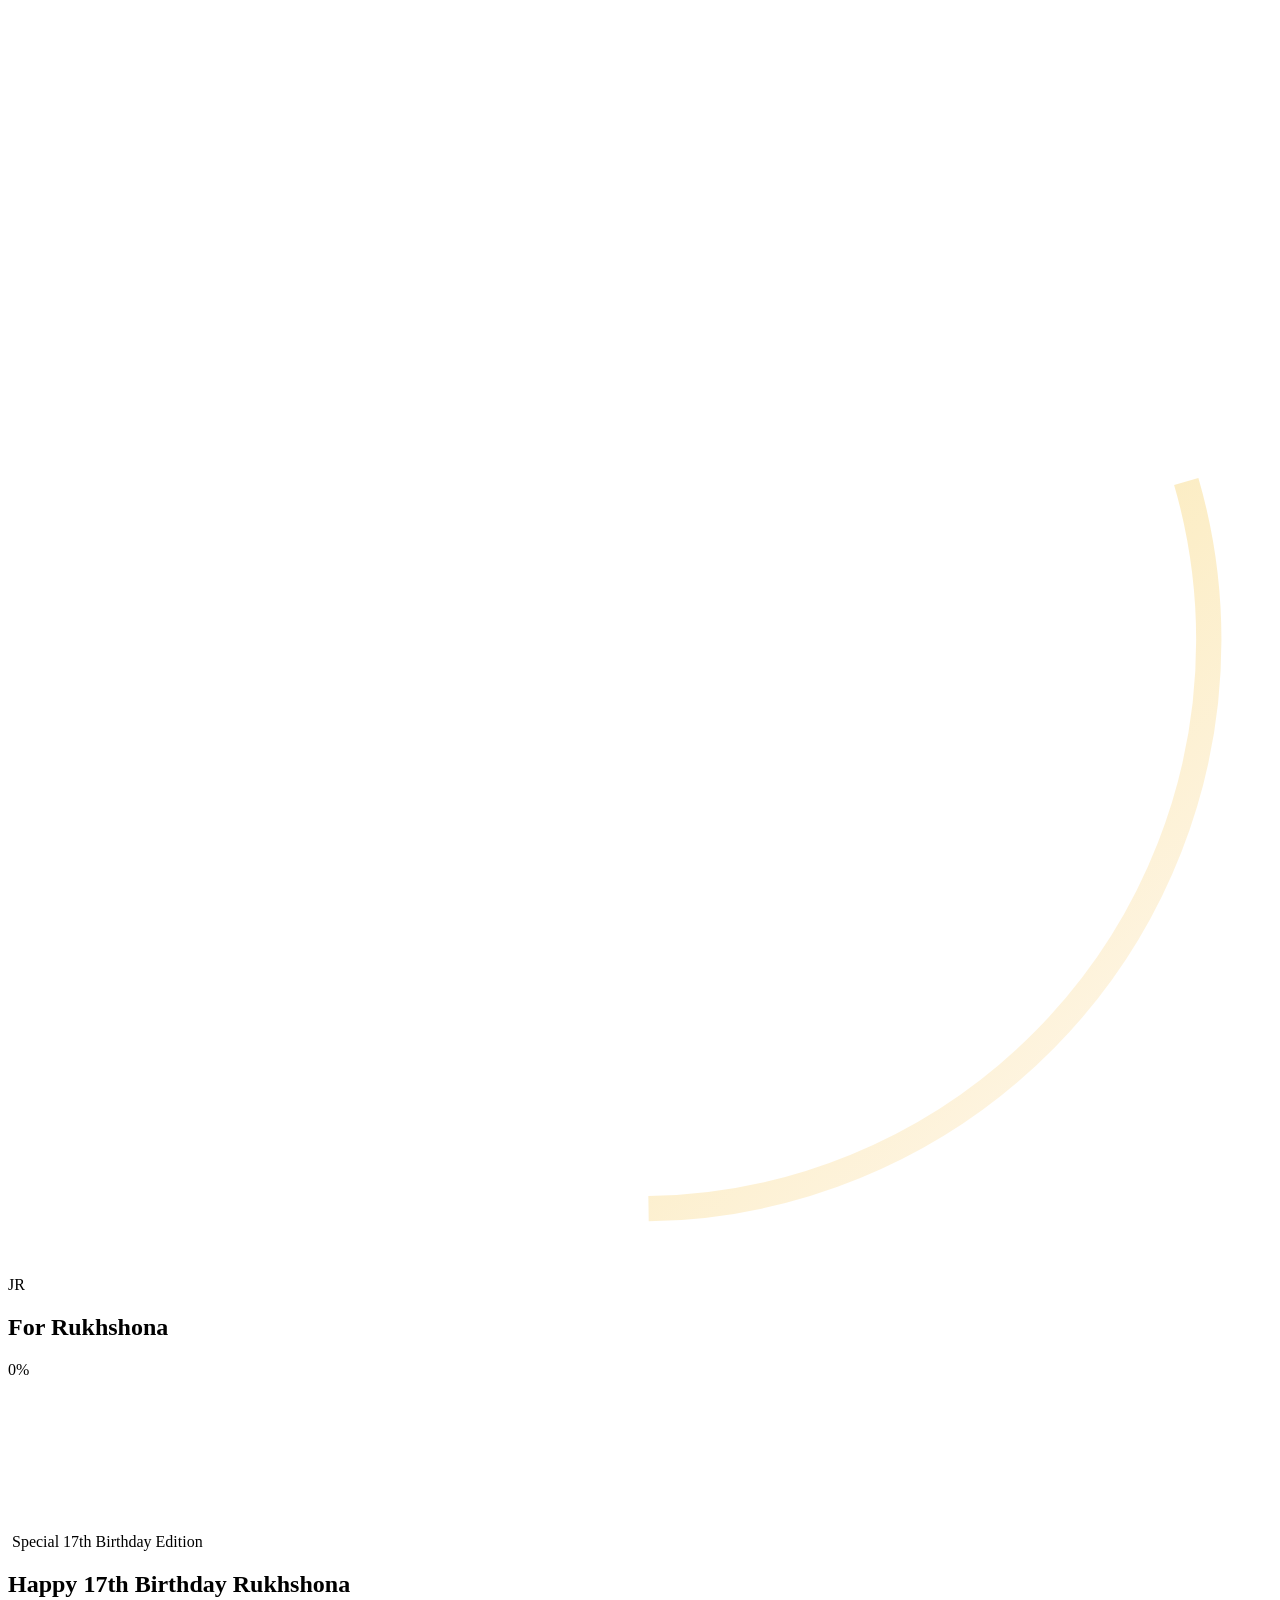
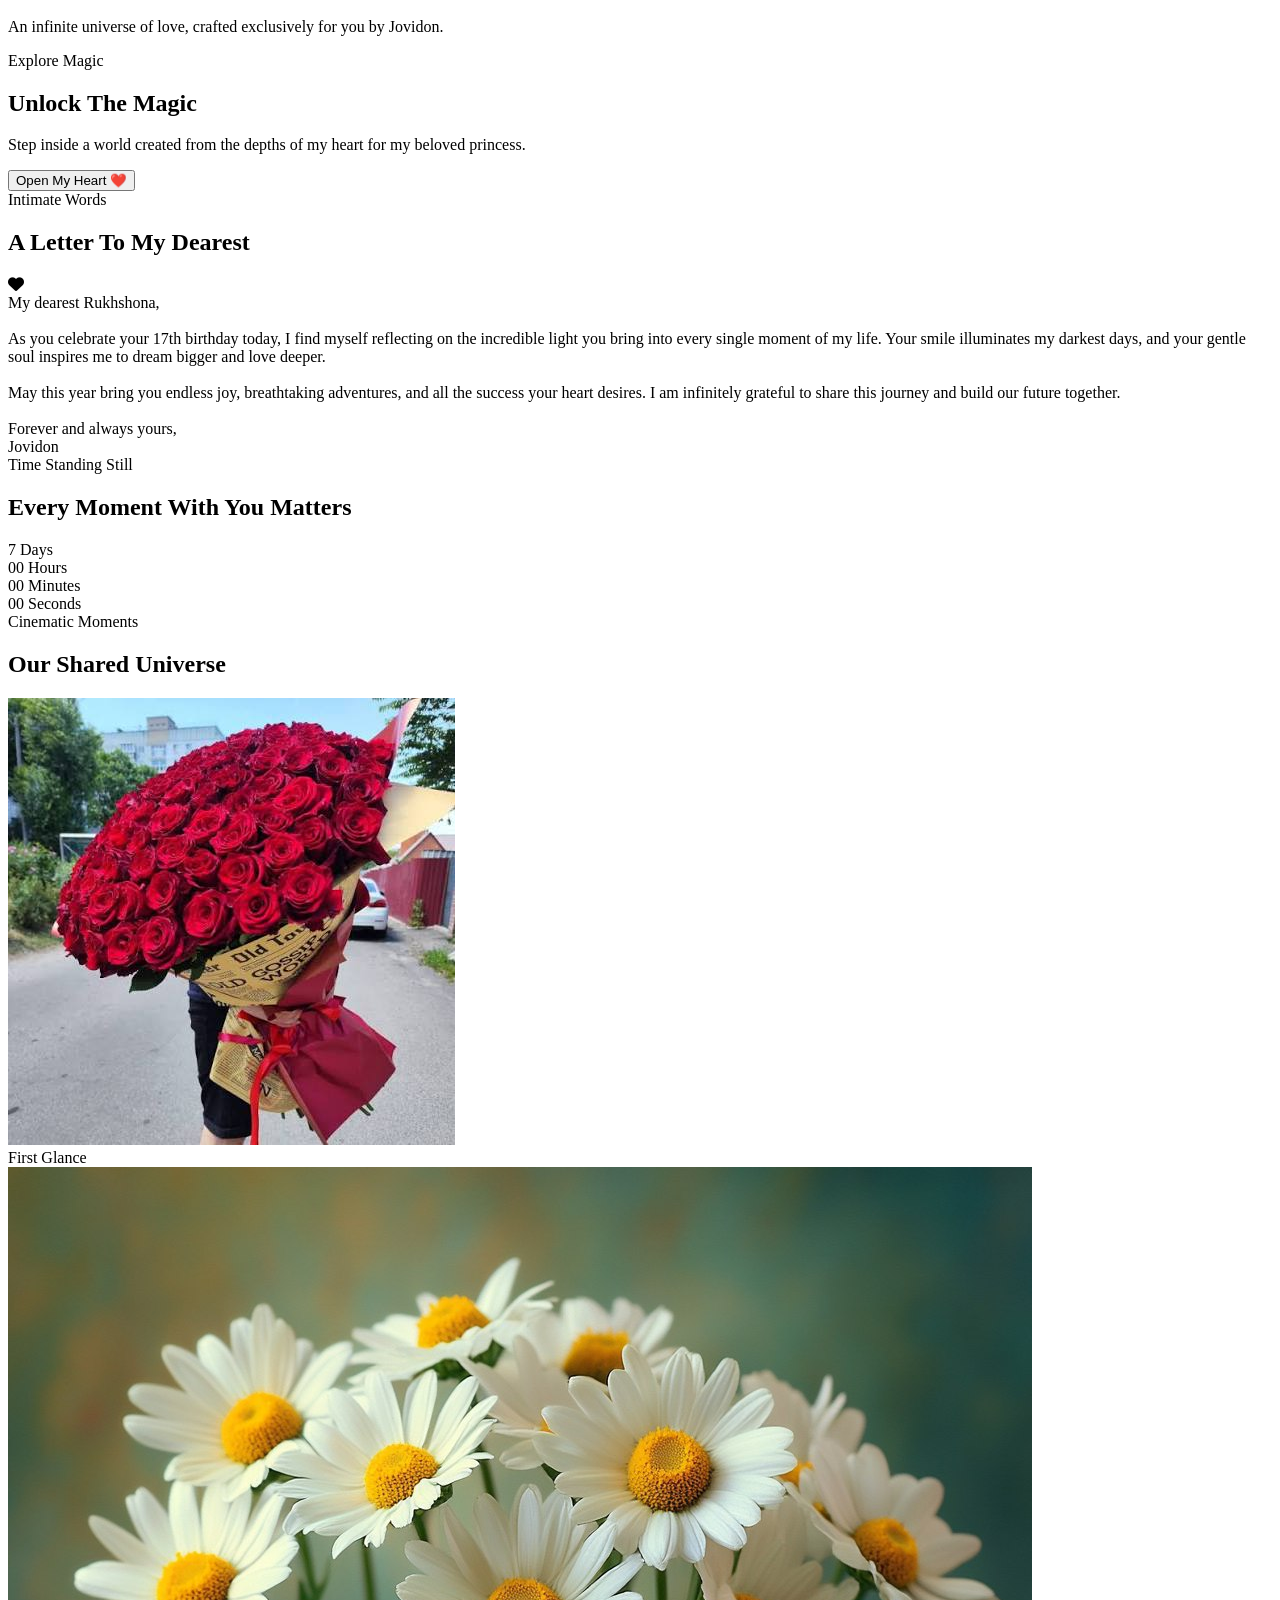
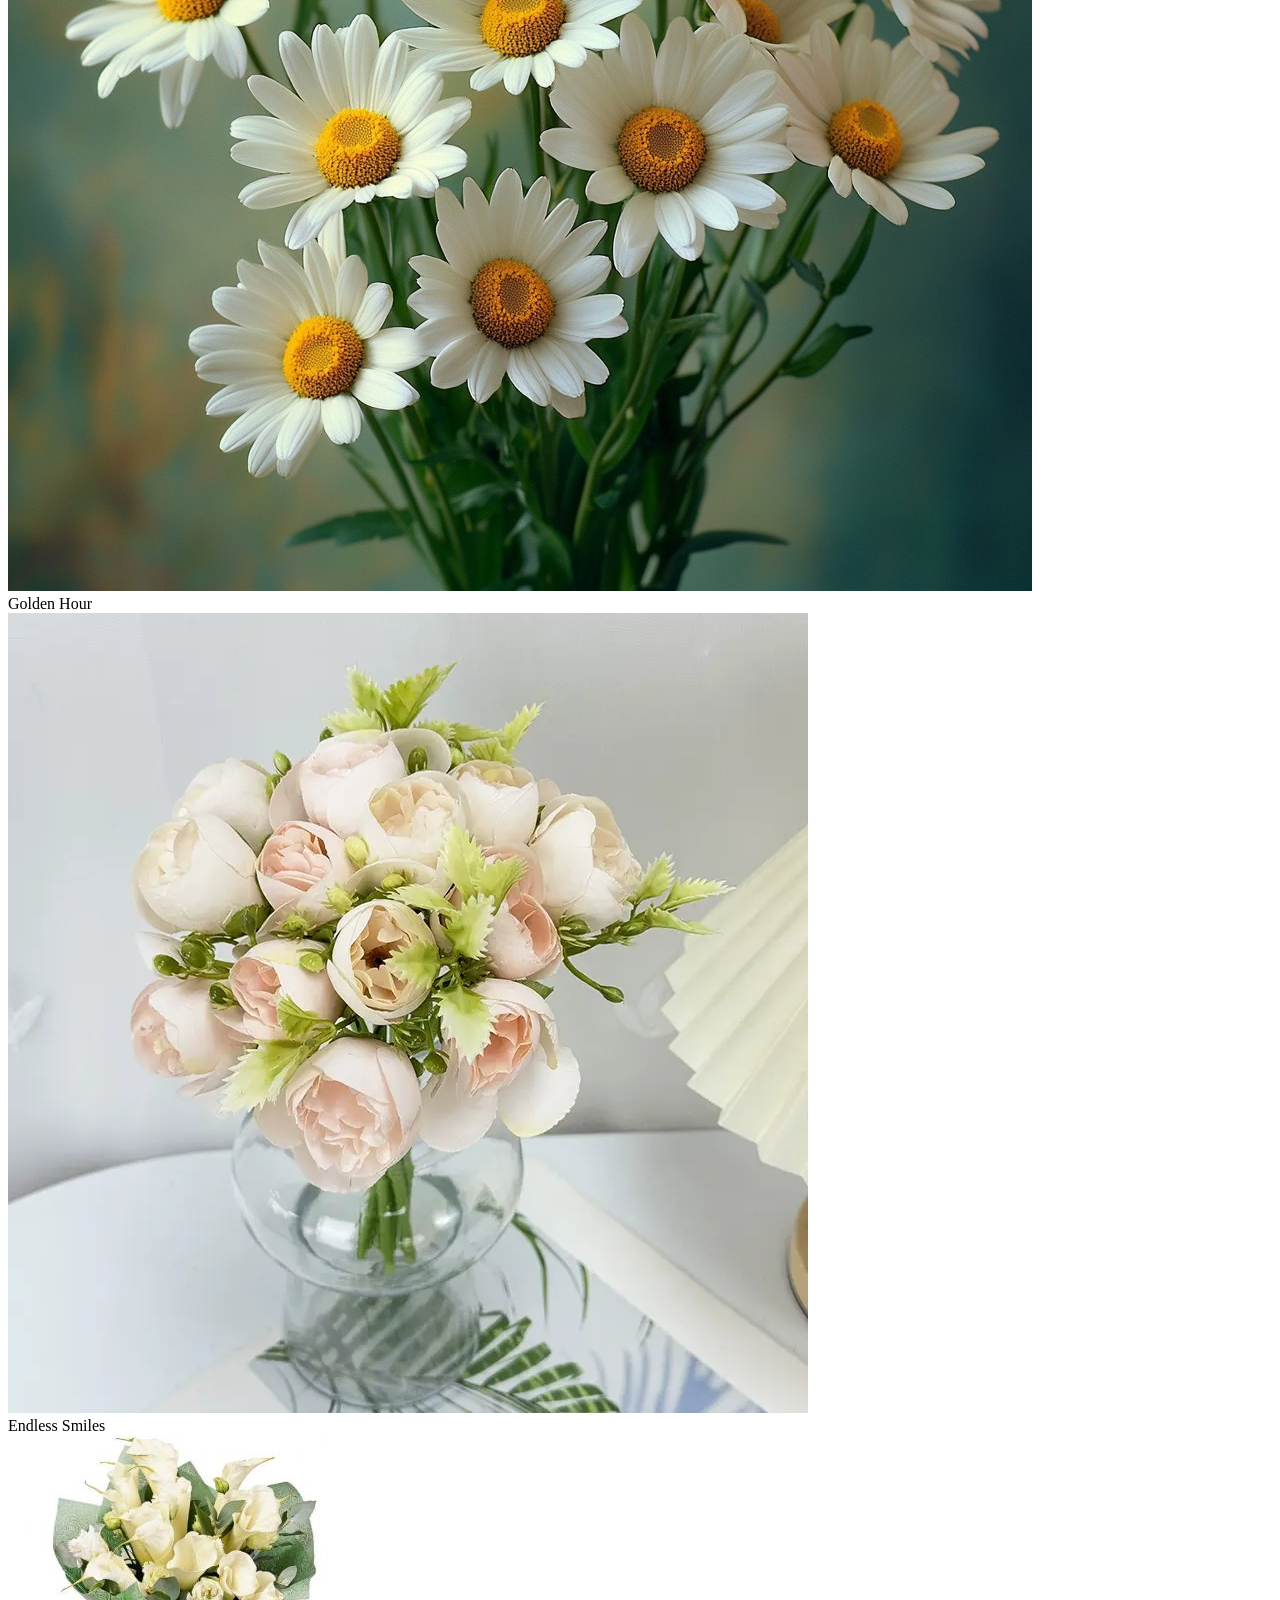
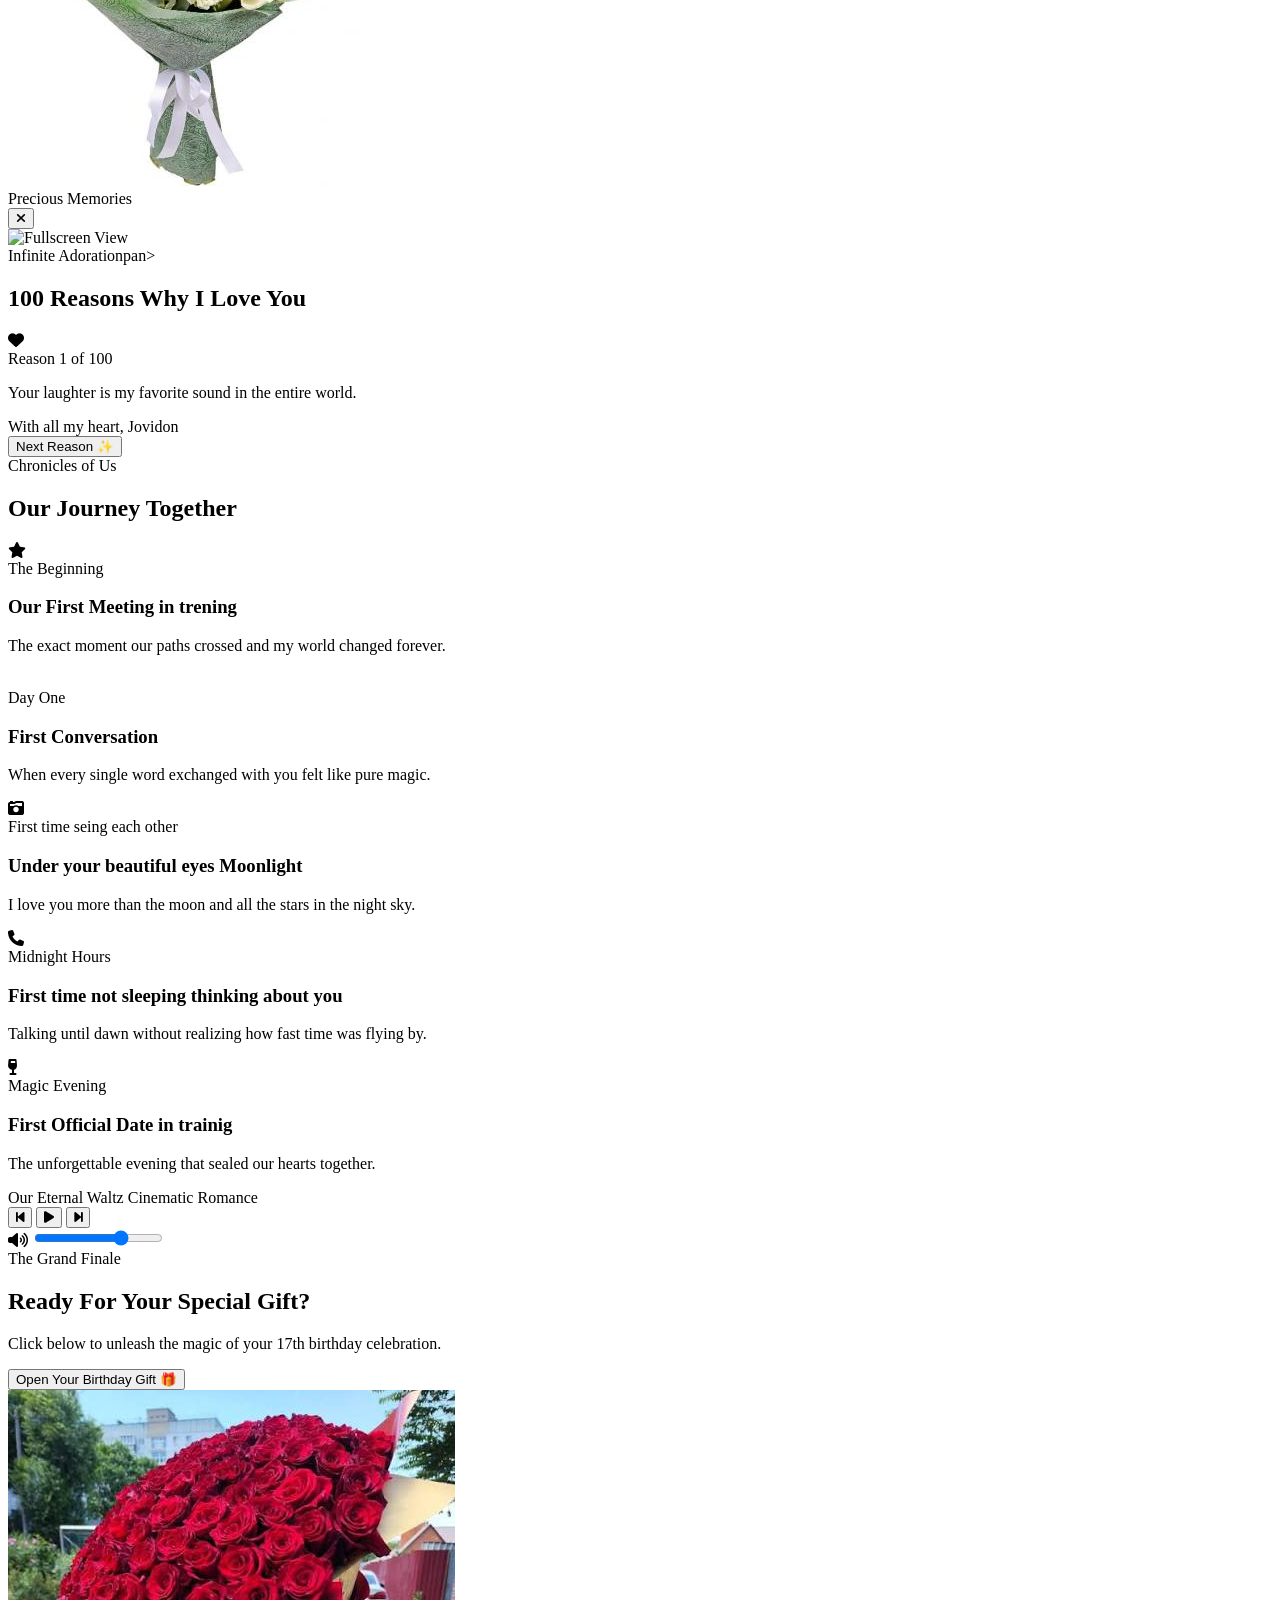
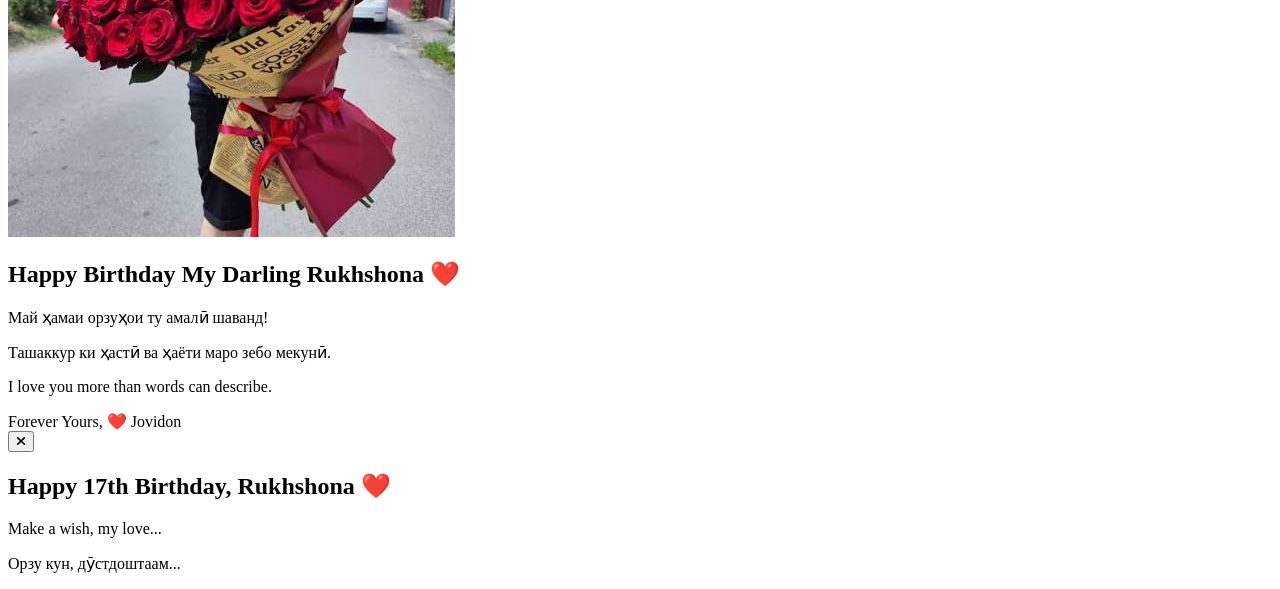
==== index.html @ 3dfbc317 "Rename assets/index.html to index.html" ====
<!DOCTYPE html>
<html lang="tg" class="no-js">
<head>
    <meta charset="UTF-8">
    <meta name="viewport" content="width=device-width, initial-scale=1.0, maximum-scale=1.0, user-scalable=no">
    <title>Happy 17th Birthday, Rukhshona ❤️ | A Cinematic Luxury Experience</title>
    
    <meta name="description" content="A cinematic luxury birthday experience crafted exclusively for Rukhshona by Jovidon.">
    <meta name="author" content="Jovidon Kulobiev">
    
    <link rel="preconnect" href="https://fonts.googleapis.com">
    <link rel="preconnect" href="https://fonts.gstatic.com" crossorigin>
    <link href="https://fonts.googleapis.com/css2?family=Great+Vibes&family=Playfair+Display:ital,wght@0,400..900;1,400..900&family=Plus+Jakarta+Sans:wght@300;400;500;600;700&display=swap" rel="stylesheet">
    
    <link rel="stylesheet" href="https://cdn.jsdelivr.net/npm/lenis@1.1.18/dist/lenis.css">
    <link rel="stylesheet" href="https://cdnjs.cloudflare.com/ajax/libs/font-awesome/6.5.1/css/all.min.css">
    <link rel="stylesheet" href="style.css">
</head>
<body>

    <!-- LOADER -->
    <div id="loader-screen" aria-label="Loading Experience">
        <div class="loader-content">
            <div class="loader-logo">
                <svg viewBox="0 0 100 100" class="rotating-ring">
                    <circle cx="50" cy="50" r="45" fill="none" stroke="url(#goldGradient)" stroke-width="2" stroke-dasharray="70 200"/>
                    <defs>
                        <linearGradient id="goldGradient" x1="0%" y1="0%" x2="100%" y2="100%">
                            <stop offset="0%" stop-color="#F5D76E" />
                            <stop offset="100%" stop-color="#FFF8F0" />
                        </linearGradient>
                    </defs>
                </svg>
                <span class="loader-initials">JR</span>
            </div>
            <h2 class="loader-title">For Rukhshona</h2>
            <div class="loader-progress-container">
                <div id="loader-progress-bar"></div>
            </div>
            <span id="loader-percentage">0%</span>
        </div>
    </div>

    <div class="cursor-glow" id="cursorGlow"></div>
    <div class="mouse-trail-container" id="mouseTrail"></div>

    <canvas id="universe-canvas"></canvas>
    <canvas id="flowers-canvas"></canvas>

    <div id="smooth-wrapper">
        <div id="smooth-content">

            <!-- HERO -->
            <section id="hero-section" class="cinematic-section">
                <div class="hero-overlay"></div>
                <div class="hero-content">
                    <div class="badge-tag glass-panel">
                        <i class="fa-solid fa-sparkles"></i> Special 17th Birthday Edition
                    </div>
                    <h1 class="hero-title">
                        <span class="word">Happy</span>
                        <span class="word">17th</span>
                        <span class="word">Birthday</span>
                        <span class="word highlight-name">Rukhshona</span>
                    </h1>
                    <p class="hero-subtitle">An infinite universe of love, crafted exclusively for you by Jovidon.</p>
                </div>
                <div class="scroll-indicator">
                    <span>Explore Magic</span>
                    <div class="mouse-icon"><div class="wheel"></div></div>
                </div>
            </section>

            <!-- OPEN HEART -->
            <section id="heart-section" class="cinematic-section flex-center">
                <div class="glass-card heart-glass-card text-center">
                    <h2>Unlock The Magic</h2>
                    <p>Step inside a world created from the depths of my heart for my beloved princess.</p>
                    <button id="open-heart-btn" class="magnetic-btn primary-glow-btn">
                        <span class="btn-text">Open My Heart ❤️</span>
                    </button>
                </div>
            </section>

            <!-- LOVE LETTER -->
            <section id="letter-section" class="cinematic-section">
                <div class="container">
                    <div class="section-header">
                        <span class="sub-heading">Intimate Words</span>
                        <h2>A Letter To My Dearest</h2>
                    </div>
                    <div class="letter-wrapper glass-panel">
                        <div class="letter-seal"><i class="fa-solid fa-heart"></i></div>
                        <div class="letter-paper">
                            <div class="handwriting-content" id="typed-letter">
                                My dearest Rukhshona, <br><br>
                                As you celebrate your 17th birthday today, I find myself reflecting on the incredible light you bring into every single moment of my life. Your smile illuminates my darkest days, and your gentle soul inspires me to dream bigger and love deeper.<br><br>
                                May this year bring you endless joy, breathtaking adventures, and all the success your heart desires. I am infinitely grateful to share this journey and build our future together.<br><br>
                                Forever and always yours,<br>
                                <span class="signature">Jovidon</span>
                            </div>
                        </div>
                    </div>
                </div>
            </section>

            <!-- COUNTER -->
 <section id="counter-section" class="cinematic-section">
    <div class="container">
        <div class="section-header">
            <span class="sub-heading">Time Standing Still</span>
            <h2>Every Moment With You Matters</h2>
        </div>
        <div class="counter-grid">
            <div class="counter-card glass-panel">
                <span id="count-days" class="counter-number">7</span>
                <span class="counter-label">Days</span>
            </div>
            <div class="counter-card glass-panel">
                <span id="count-hours" class="counter-number">00</span>
                <span class="counter-label">Hours</span>
            </div>
            <div class="counter-card glass-panel">
                <span id="count-minutes" class="counter-number">00</span>
                <span class="counter-label">Minutes</span>
            </div>
            <div class="counter-card glass-panel">
                <span id="count-seconds" class="counter-number">00</span>
                <span class="counter-label">Seconds</span>
            </div>
        </div>
    </div>
</section>

            <!-- GALLERY -->
        <section id="gallery-section" class="cinematic-section">
    <div class="container">
        <div class="section-header">
            <span class="sub-heading">Cinematic Moments</span>
            <h2>Our Shared Universe</h2>
        </div>
        <div class="gallery-grid">
            <div class="gallery-item tilt-card glass-panel" data-img="../gallery/images.jfif">
                <div class="gallery-img-wrapper">
                    <img src="../gallery/images.jfif" alt="Rukhshona Moment 1" loading="lazy">
                </div>
                <div class="gallery-caption"><span>First Glance</span></div>
            </div>

            <div class="gallery-item tilt-card glass-panel" data-img="../gallery/roma.jpeg">
                <div class="gallery-img-wrapper">
                    <img src="../gallery/roma.jpeg" alt="Rukhshona Moment 2" loading="lazy">
                </div>
                <div class="gallery-caption"><span>Golden Hour</span></div>
            </div>

            <div class="gallery-item tilt-card glass-panel" data-img="../gallery/piona.webp">
                <div class="gallery-img-wrapper">
                    <img src="../gallery/piona.webp" alt="Rukhshona Moment 3" loading="lazy">
                </div>
                <div class="gallery-caption"><span>Endless Smiles</span></div>
            </div>

            <div class="gallery-item tilt-card glass-panel" data-img="../gallery/lilia.jpg">
                <div class="gallery-img-wrapper">
                    <img src="../gallery/lilia.jpg" alt="Best moment" loading="lazy">
                </div>
                <div class="gallery-caption"><span>Precious Memories</span></div>
            </div>
        </div>
    </div>
</section>

            <!-- LIGHTBOX -->
            <div id="lightbox" class="lightbox-overlay">
                <button class="lightbox-close"><i class="fa-solid fa-xmark"></i></button>
                <div class="lightbox-content">
                    <img id="lightbox-img" src="" alt="Fullscreen View">
                </div>
            </div>

<!-- 100 REASONS -->
<section id="reasons-section" class="cinematic-section">
    <div class="container text-center">
        <div class="section-header">
            <span class="sub-heading">Infinite Adorationpan>
            <h2>100 Reasons Why I Love You</h2>
        </div>

        <div class="love-letter-card glass-panel" id="reason-card">
            <div class="letter-top-decoration">
                <i class="fa-solid fa-heart"></i>
            </div>
            
            <div class="reason-number">Reason <span id="reason-counter">1</span> of 100</div>
            
            <div class="reason-content">
                <p id="reason-text" class="reason-text">Your laughter is my favorite sound in the entire world.</p>
            </div>

            <div class="letter-signature">
                <span>With all my heart,</span>
                <span class="sign-name">Jovidon</span>
            </div>
        </div>

        <button id="next-reason-btn" class="magnetic-btn secondary-btn">
            Next Reason ✨
        </button>
    </div>
</section>

            <!-- TIMELINE -->
            <section id="timeline-section" class="cinematic-section">
                <div class="container">
                    <div class="section-header">
                        <span class="sub-heading">Chronicles of Us</span>
                        <h2>Our Journey Together</h2>
                    </div>
                    <div class="timeline-wrapper">
                        <div class="timeline-line"></div>
                        <div class="timeline-item">
                            <div class="timeline-dot"><i class="fa-solid fa-star"></i></div>
                            <div class="timeline-content glass-panel">
                                <span class="timeline-date">The Beginning</span>
                                <h3>Our First Meeting in trening</h3>
                                <p>The exact moment our paths crossed and my world changed forever.</p>
                            </div>
                        </div>
                        <div class="timeline-item">
                            <div class="timeline-dot"><i class="fa-solid fa-comment-heart"></i></div>
                            <div class="timeline-content glass-panel">
                                <span class="timeline-date">Day One</span>
                                <h3>First Conversation </h3>
                                <p>When every single word exchanged with you felt like pure magic.</p>
                            </div>
                        </div>
                        <div class="timeline-item">
                            <div class="timeline-dot"><i class="fa-solid fa-camera-retro"></i></div>
                            <div class="timeline-content glass-panel">
                                <span class="timeline-date">First time seing each other</span>
                                <h3>Under your beautiful eyes Moonlight</h3>
                                <p>I love you more than the moon and all the stars in the night sky.</p>
                            </div>
                        </div>
                        <div class="timeline-item">
                            <div class="timeline-dot"><i class="fa-solid fa-phone"></i></div>
                            <div class="timeline-content glass-panel">
                                <span class="timeline-date">Midnight Hours</span>
                                <h3>First time not sleeping thinking about you</h3>
                                <p>Talking until dawn without realizing how fast time was flying by.</p>
                            </div>
                        </div>
                        <div class="timeline-item">
                            <div class="timeline-dot"><i class="fa-solid fa-wine-glass"></i></div>
                            <div class="timeline-content glass-panel">
                                <span class="timeline-date">Magic Evening</span>
                                <h3>First Official Date in trainig</h3>
                                <p>The unforgettable evening that sealed our hearts together.</p>
                            </div>
                        </div>
                    </div>
                </div>
            </section>

            <!-- MUSIC PLAYER -->
            <div id="floating-music-player" class="glass-panel">
                <div class="album-art">
                    <div class="vinyl-disc"></div>
                </div>
                <div class="track-info">
                    <span class="track-title" id="track-title">Our Eternal Waltz</span>
                    <span class="track-artist" id="track-artist">Cinematic Romance</span>
                </div>
                <div class="player-controls">
                    <button id="prev-track-btn" aria-label="Previous Track"><i class="fa-solid fa-backward-step"></i></button>
                    <button id="play-pause-btn" aria-label="Play/Pause"><i class="fa-solid fa-play" id="play-icon"></i></button>
                    <button id="next-track-btn" aria-label="Next Track"><i class="fa-solid fa-forward-step"></i></button>
                    <div class="volume-slider-wrapper">
                        <i class="fa-solid fa-volume-high"></i>
                        <input type="range" id="volume-slider" min="0" max="1" step="0.05" value="0.7">
                    </div>
                </div>
                <audio id="bg-audio" preload="auto"></audio>
            </div>

            <!-- SURPRISE BUTTON -->
            <section id="surprise-section" class="cinematic-section flex-center">
                <div class="glass-card surprise-glass-card text-center">
                    <span class="sub-heading">The Grand Finale</span>
                    <h2>Ready For Your Special Gift?</h2>
                    <p>Click below to unleash the magic of your 17th birthday celebration.</p>
                    <button id="surprise-btn" class="magnetic-btn gold-glow-btn">
                        <span>Open Your Birthday Gift 🎁</span>
                    </button>
                </div>
            </section>

            <!-- FINAL SCENE -->
            <section id="final-section" class="cinematic-section flex-center">
                <div class="container text-center">
                    <div class="final-frame-wrapper glass-panel tilt-card">
                        <div class="gold-frame-border">
                            <img src="/gallery/images.jfif" alt="Jovidon and Rukhshona" loading="lazy">
                        </div>
                    </div>
                    <div class="final-text-content">
                        <h2>Happy Birthday My Darling Rukhshona ❤️</h2>
                        <p class="final-wish">Май ҳамаи орзуҳои ту амалӣ шаванд!</p>
                        <p class="final-wish">Ташаккур ки ҳастӣ ва ҳаёти маро зебо мекунӣ.</p>
                        <p class="final-love-quote">I love you more than words can describe.</p>
                        <div class="signature-block">
                            <span>Forever Yours,</span>
                            <span class="signature-name">❤️ Jovidon</span>
                        </div>
                    </div>
                </div>
            </section>
        </div>
    </div>

    <!-- ========== 3D BIRTHDAY CAKE MODAL (THE BEST) ========== -->
    <div id="cake-modal" class="cake-modal">
        <div class="cake-modal-content">
            <button class="cake-close-btn" id="cake-close-btn"><i class="fa-solid fa-xmark"></i></button>
            
            <div class="cake-scene">
                <div class="cake-platform"></div>
                
                <!-- 3D Cake -->
                <div class="cake" id="birthday-cake">
                    <!-- Bottom Layer -->
                    <div class="cake-layer layer-bottom">
                        <div class="frosting"></div>
                        <div class="drip"></div>
                    </div>
                    <!-- Middle Layer -->
                    <div class="cake-layer layer-middle">
                        <div class="frosting"></div>
                        <div class="drip"></div>
                    </div>
                    <!-- Top Layer -->
                    <div class="cake-layer layer-top">
                        <div class="frosting"></div>
                        <div class="drip"></div>
                    </div>
                    
                    <!-- Candles -->
                    <div class="candles">
                        <div class="candle c1"><div class="flame"></div></div>
                        <div class="candle c2"><div class="flame"></div></div>
                        <div class="candle c3"><div class="flame"></div></div>
                        <div class="candle c4"><div class="flame"></div></div>
                        <div class="candle c5"><div class="flame"></div></div>
                        <div class="candle c6"><div class="flame"></div></div>
                        <div class="candle c7"><div class="flame"></div></div>
                    </div>
                    
                    <!-- Decorations -->
                    <div class="cherry ch1"></div>
                    <div class="cherry ch2"></div>
                    <div class="cherry ch3"></div>
                    <div class="gold-ribbon"></div>
                </div>
            </div>

            <div class="cake-text">
                <h2>Happy 17th Birthday, Rukhshona ❤️</h2>
                <p>Make a wish, my love...</p>
                <p class="wish-tg">Орзу кун, дӯстдоштаам...</p>
            </div>
        </div>
    </div>

    <!-- Libraries -->
    <script src="https://cdnjs.cloudflare.com/ajax/libs/gsap/3.12.5/gsap.min.js"></script>
    <script src="https://cdnjs.cloudflare.com/ajax/libs/gsap/3.12.5/ScrollTrigger.min.js"></script>
    <script src="https://cdnjs.cloudflare.com/ajax/libs/gsap/3.12.5/ScrollToPlugin.min.js"></script>
    <script src="https://unpkg.com/lenis@1.1.5/dist/lenis.min.js"></script>
    <script src="https://cdnjs.cloudflare.com/ajax/libs/three.js/r128/three.min.js"></script>
    <script src="https://cdn.jsdelivr.net/npm/canvas-confetti@1.9.3/dist/confetti.browser.min.js"></script>
    <script src="script.js"></script>
</body>
</html>
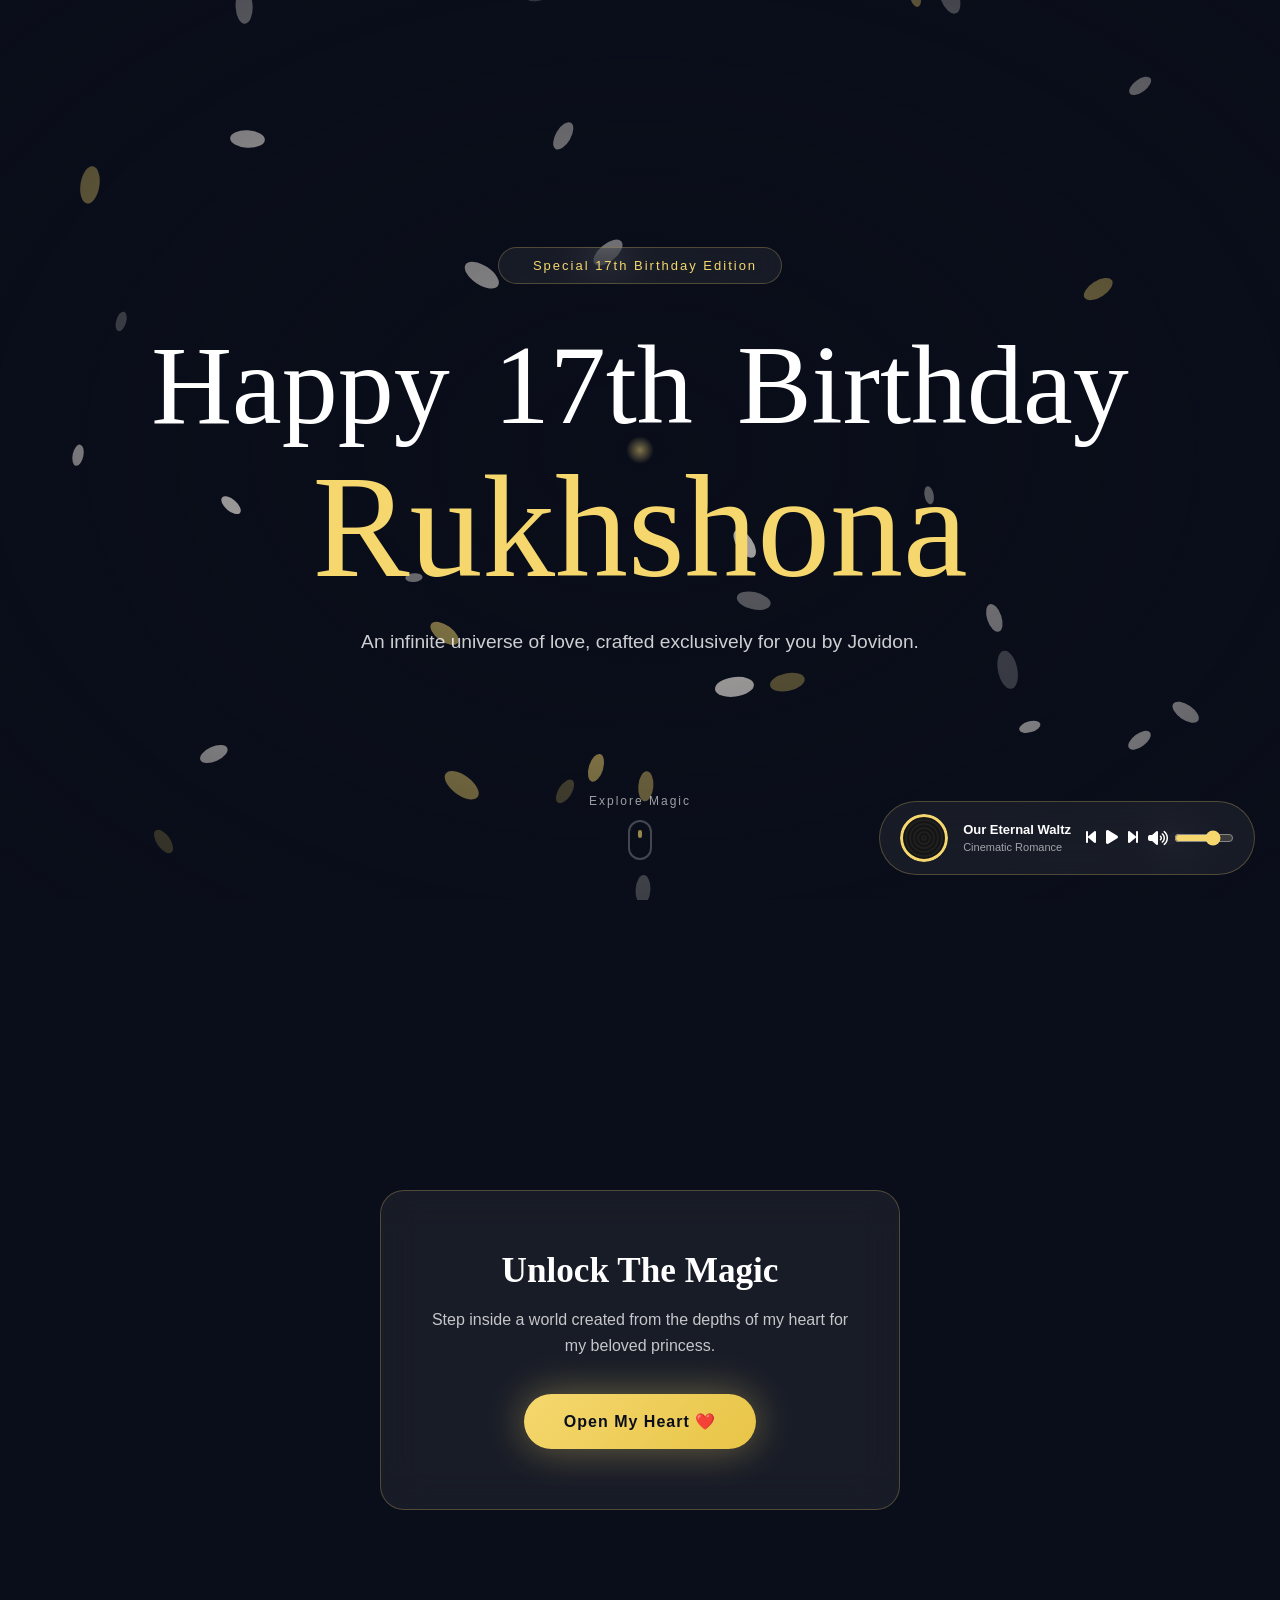
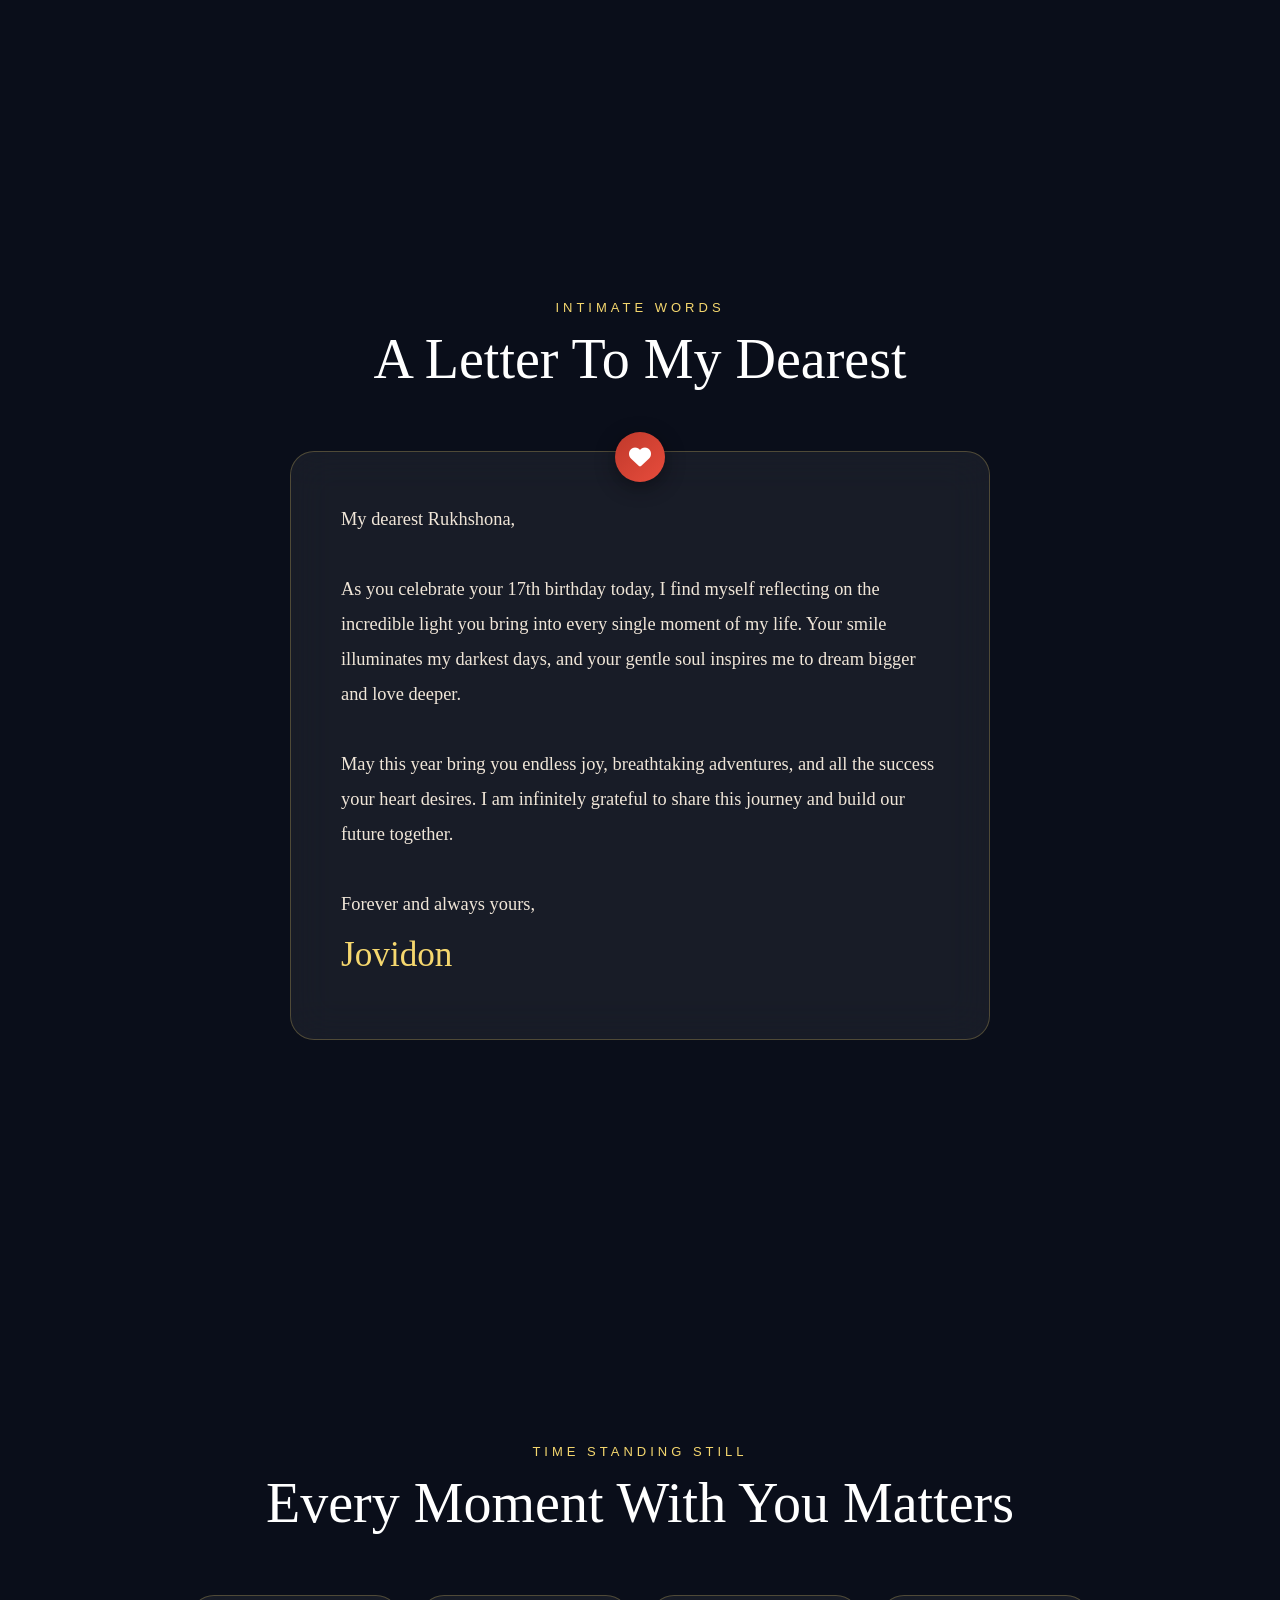
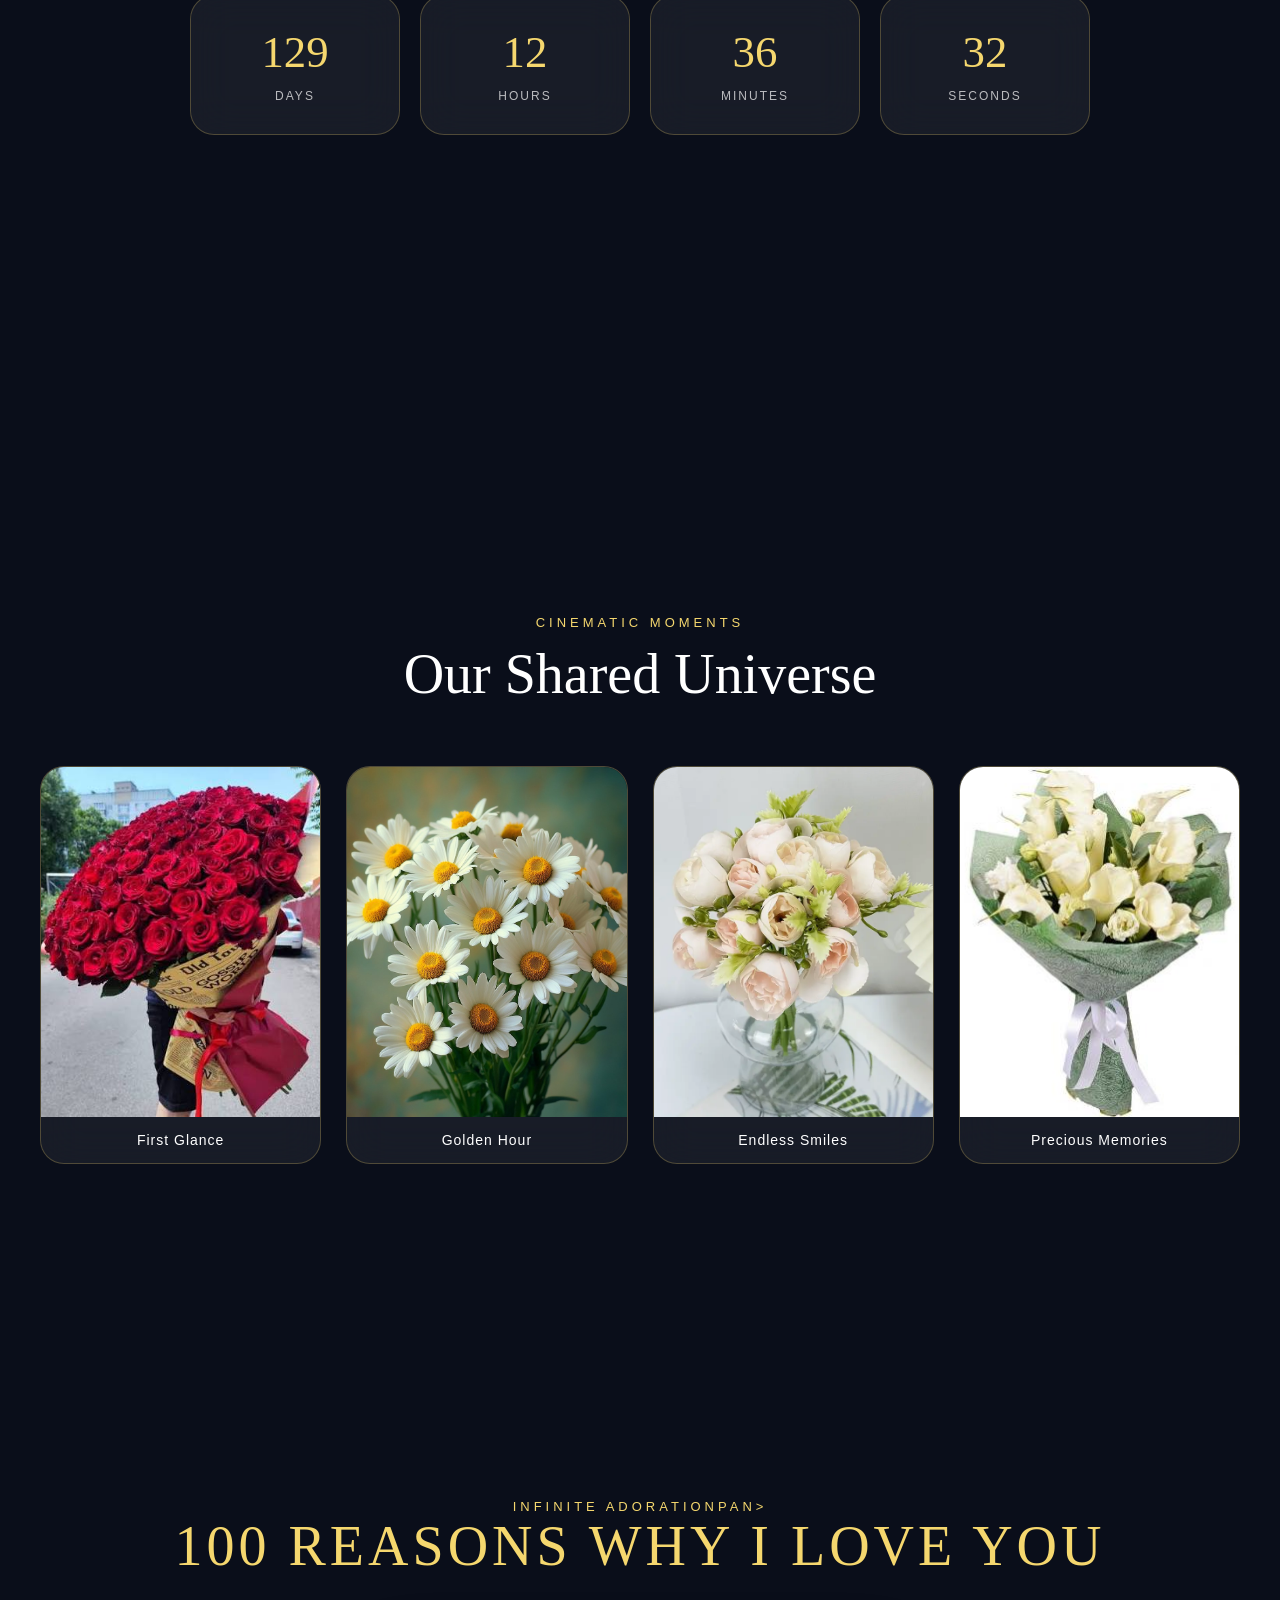
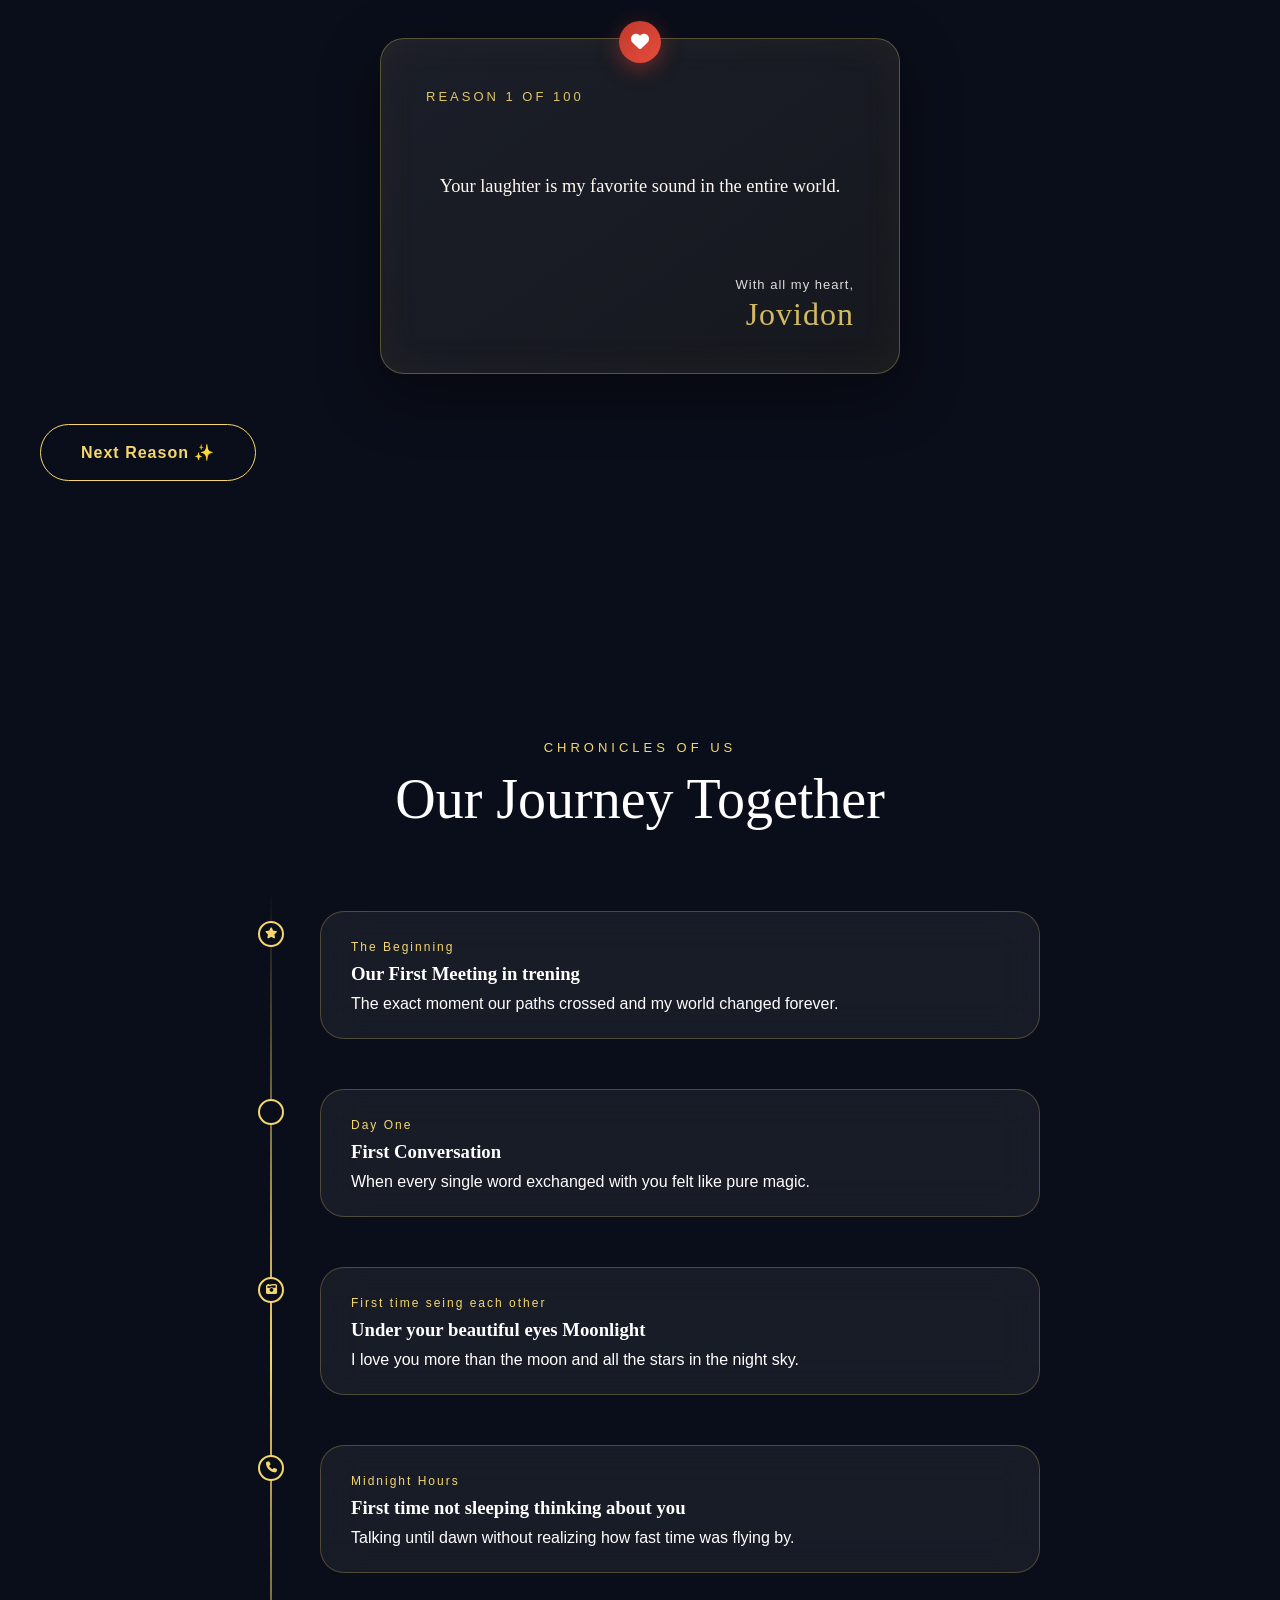
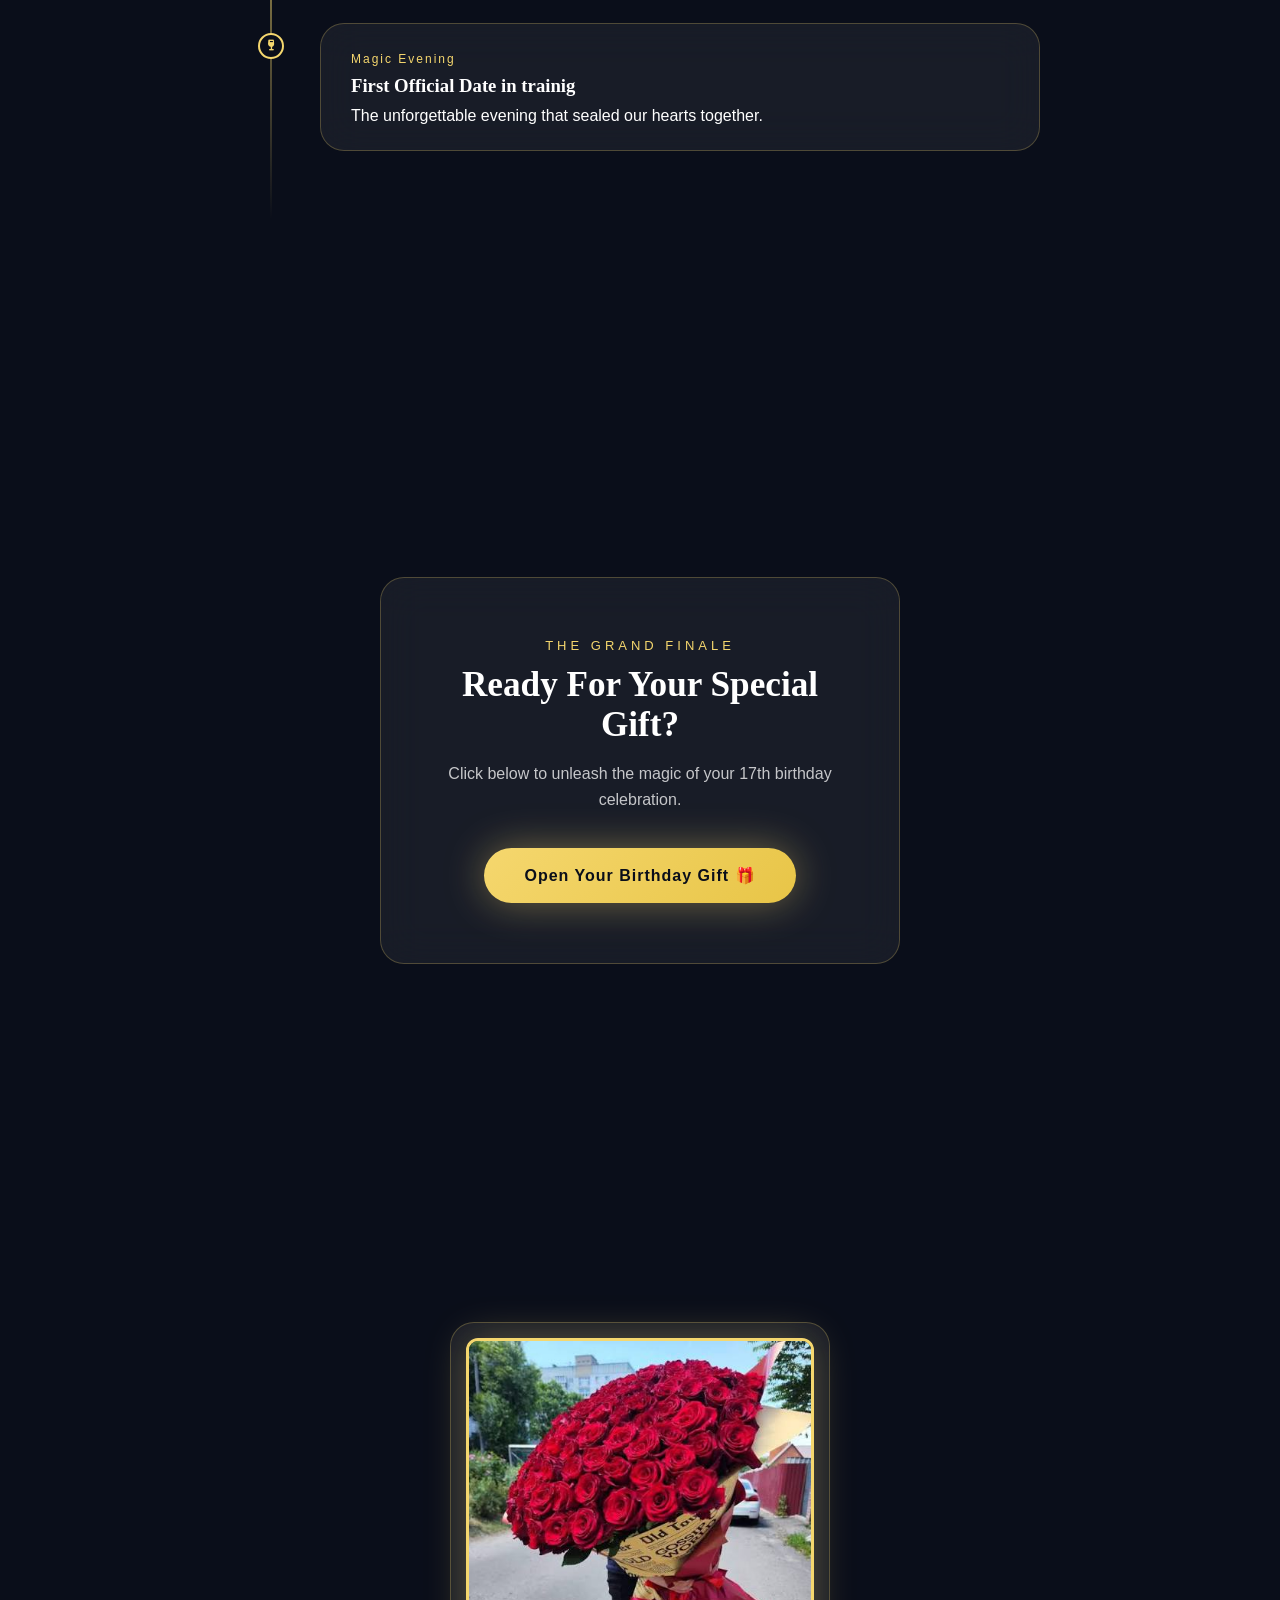
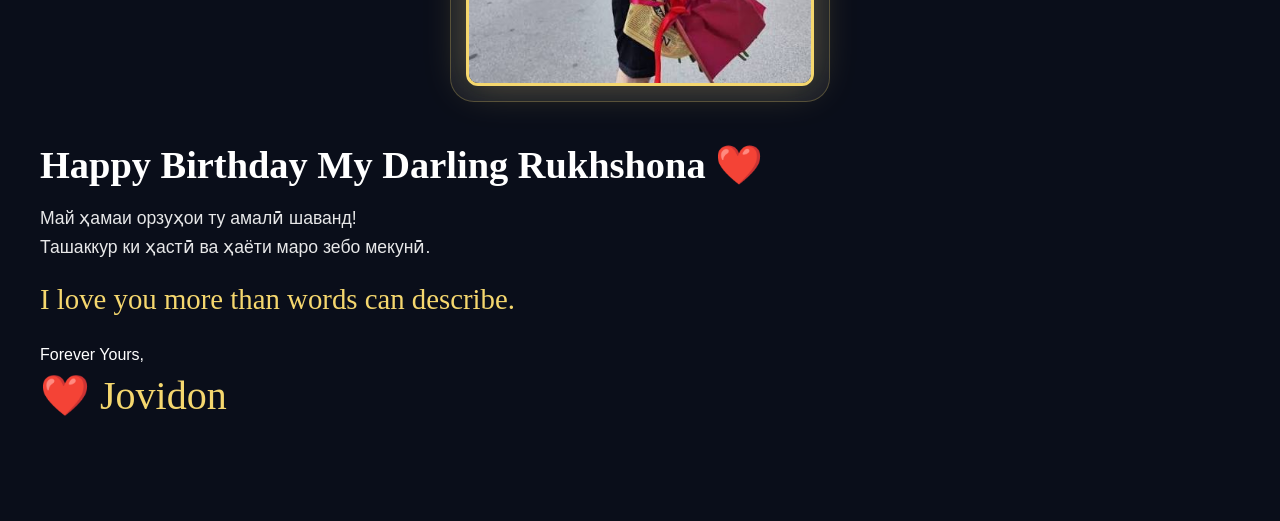
==== commit 9aa12be6: "Update index.html" ====
--- a/index.html
+++ b/index.html
@@ -140,30 +140,30 @@
             <h2>Our Shared Universe</h2>
         </div>
         <div class="gallery-grid">
-            <div class="gallery-item tilt-card glass-panel" data-img="../gallery/images.jfif">
+            <div class="gallery-item tilt-card glass-panel" data-img="images.jfif">
                 <div class="gallery-img-wrapper">
-                    <img src="../gallery/images.jfif" alt="Rukhshona Moment 1" loading="lazy">
+                    <img src="images.jfif" alt="Rukhshona Moment 1" loading="lazy">
                 </div>
                 <div class="gallery-caption"><span>First Glance</span></div>
             </div>
 
-            <div class="gallery-item tilt-card glass-panel" data-img="../gallery/roma.jpeg">
+            <div class="gallery-item tilt-card glass-panel" data-img="roma.jpeg">
                 <div class="gallery-img-wrapper">
-                    <img src="../gallery/roma.jpeg" alt="Rukhshona Moment 2" loading="lazy">
+                    <img src="roma.jpeg" alt="Rukhshona Moment 2" loading="lazy">
                 </div>
                 <div class="gallery-caption"><span>Golden Hour</span></div>
             </div>
 
-            <div class="gallery-item tilt-card glass-panel" data-img="../gallery/piona.webp">
+            <div class="gallery-item tilt-card glass-panel" data-img="piona.webp">
                 <div class="gallery-img-wrapper">
-                    <img src="../gallery/piona.webp" alt="Rukhshona Moment 3" loading="lazy">
+                    <img src="piona.webp" alt="Rukhshona Moment 3" loading="lazy">
                 </div>
                 <div class="gallery-caption"><span>Endless Smiles</span></div>
             </div>
 
-            <div class="gallery-item tilt-card glass-panel" data-img="../gallery/lilia.jpg">
+            <div class="gallery-item tilt-card glass-panel" data-img="lilia.jpg">
                 <div class="gallery-img-wrapper">
-                    <img src="../gallery/lilia.jpg" alt="Best moment" loading="lazy">
+                    <img src="lilia.jpg" alt="Best moment" loading="lazy">
                 </div>
                 <div class="gallery-caption"><span>Precious Memories</span></div>
             </div>
--- a/style.css
+++ b/style.css
@@ -0,0 +1,1123 @@
+/* =============================================
+   LUXURY BIRTHDAY EXPERIENCE - RUKHSHONA
+   ============================================= */
+:root {
+    --gold: #F5D76E;
+    --gold-light: #FFF8F0;
+    --deep-navy: #0a0e1a;
+    --glass: rgba(255, 255, 255, 0.06);
+    --glass-border: rgba(245, 215, 110, 0.25);
+}
+
+* {
+    margin: 0;
+    padding: 0;
+    box-sizing: border-box;
+}
+
+html, body {
+    background: var(--deep-navy);
+    color: #fff;
+    font-family: 'Plus Jakarta Sans', sans-serif;
+    overflow-x: hidden;
+    cursor: none;
+}
+
+/* Cursor & Trail */
+.cursor-glow {
+    position: fixed;
+    width: 28px;
+    height: 28px;
+    border-radius: 50%;
+    background: radial-gradient(circle, rgba(245,215,110,0.5) 0%, transparent 70%);
+    pointer-events: none;
+    z-index: 9999;
+    transform: translate(-50%, -50%);
+    mix-blend-mode: screen;
+}
+
+.trail-sparkle {
+    position: fixed;
+    border-radius: 50%;
+    pointer-events: none;
+    z-index: 5;
+}
+
+/* Canvases */
+#universe-canvas, #flowers-canvas {
+    position: fixed;
+    top: 0;
+    left: 0;
+    width: 100%;
+    height: 100%;
+    z-index: 0;
+    pointer-events: none;
+}
+
+#smooth-wrapper {
+    position: relative;
+    z-index: 1;
+}
+
+/* Loader */
+#loader-screen {
+    position: fixed;
+    inset: 0;
+    background: var(--deep-navy);
+    z-index: 10000;
+    display: flex;
+    align-items: center;
+    justify-content: center;
+}
+
+.loader-content {
+    text-align: center;
+}
+
+.loader-logo {
+    position: relative;
+    width: 120px;
+    height: 120px;
+    margin: 0 auto 30px;
+}
+
+.rotating-ring {
+    width: 100%;
+    height: 100%;
+    animation: spin 3s linear infinite;
+}
+
+.loader-initials {
+    position: absolute;
+    top: 50%;
+    left: 50%;
+    transform: translate(-50%, -50%);
+    font-family: 'Great Vibes', cursive;
+    font-size: 42px;
+    color: var(--gold);
+}
+
+.loader-title {
+    font-family: 'Playfair Display', serif;
+    font-weight: 400;
+    letter-spacing: 4px;
+    margin-bottom: 40px;
+    color: var(--gold-light);
+}
+
+.loader-progress-container {
+    width: 280px;
+    height: 3px;
+    background: rgba(255,255,255,0.1);
+    border-radius: 10px;
+    overflow: hidden;
+    margin: 0 auto 15px;
+}
+
+#loader-progress-bar {
+    height: 100%;
+    width: 0%;
+    background: linear-gradient(90deg, var(--gold), var(--gold-light));
+    transition: width 0.1s;
+}
+
+#loader-percentage {
+    font-size: 14px;
+    letter-spacing: 2px;
+    color: var(--gold);
+}
+
+@keyframes spin {
+    to { transform: rotate(360deg); }
+}
+
+/* Sections */
+.cinematic-section {
+    min-height: 100vh;
+    padding: 100px 20px;
+    position: relative;
+    display: flex;
+    flex-direction: column;
+    justify-content: center;
+}
+
+.flex-center {
+    align-items: center;
+    justify-content: center;
+}
+
+.container {
+    max-width: 1200px;
+    margin: 0 auto;
+    width: 100%;
+}
+
+.section-header {
+    text-align: center;
+    margin-bottom: 60px;
+}
+
+.sub-heading {
+    display: block;
+    font-size: 13px;
+    letter-spacing: 4px;
+    text-transform: uppercase;
+    color: var(--gold);
+    margin-bottom: 12px;
+}
+
+.section-header h2 {
+    font-family: 'Playfair Display', serif;
+    font-size: clamp(2rem, 5vw, 3.5rem);
+    font-weight: 500;
+}
+
+/* Glass */
+.glass-panel, .glass-card {
+    background: var(--glass);
+    backdrop-filter: blur(20px);
+    border: 1px solid var(--glass-border);
+    border-radius: 24px;
+}
+
+/* Hero */
+#hero-section {
+    text-align: center;
+    position: relative;
+}
+
+.hero-overlay {
+    position: absolute;
+    inset: 0;
+    background: radial-gradient(ellipse at center, transparent 0%, rgba(10,14,26,0.7) 100%);
+}
+
+.hero-content {
+    position: relative;
+    z-index: 2;
+}
+
+.badge-tag {
+    display: inline-flex;
+    align-items: center;
+    gap: 10px;
+    padding: 10px 24px;
+    font-size: 13px;
+    letter-spacing: 2px;
+    margin-bottom: 40px;
+    color: var(--gold);
+}
+
+.hero-title {
+    font-family: 'Playfair Display', serif;
+    font-size: clamp(3rem, 10vw, 7rem);
+    font-weight: 500;
+    line-height: 1.1;
+    margin-bottom: 24px;
+}
+
+.hero-title .word {
+    display: inline-block;
+    margin: 0 8px;
+}
+
+.highlight-name {
+    color: var(--gold);
+    font-family: 'Great Vibes', cursive;
+    font-size: 1.3em;
+}
+
+.hero-subtitle {
+    font-size: 1.2rem;
+    opacity: 0.8;
+    max-width: 600px;
+    margin: 0 auto;
+}
+
+.scroll-indicator {
+    position: absolute;
+    bottom: 40px;
+    left: 50%;
+    transform: translateX(-50%);
+    text-align: center;
+    font-size: 12px;
+    letter-spacing: 2px;
+    opacity: 0.6;
+}
+
+.mouse-icon {
+    width: 24px;
+    height: 40px;
+    border: 2px solid rgba(255,255,255,0.4);
+    border-radius: 12px;
+    margin: 12px auto 0;
+    position: relative;
+}
+
+.wheel {
+    width: 4px;
+    height: 8px;
+    background: var(--gold);
+    border-radius: 2px;
+    position: absolute;
+    top: 8px;
+    left: 50%;
+    transform: translateX(-50%);
+    animation: scrollWheel 1.5s infinite;
+}
+
+@keyframes scrollWheel {
+    0% { opacity: 1; top: 8px; }
+    100% { opacity: 0; top: 20px; }
+}
+
+/* Buttons */
+.magnetic-btn {
+    position: relative;
+    padding: 18px 40px;
+    border: none;
+    border-radius: 50px;
+    font-size: 16px;
+    font-weight: 600;
+    letter-spacing: 1px;
+    cursor: pointer;
+    overflow: hidden;
+    transition: all 0.55s ease;
+}
+
+.primary-glow-btn, .gold-glow-btn {
+    background: linear-gradient(135deg, var(--gold), #e8c547);
+    color: #0a0e1a;
+    box-shadow: 0 0 40px rgba(245, 215, 110, 0.4);
+}
+
+.primary-glow-btn:hover, .gold-glow-btn:hover {
+    transform: translateY(-3px);
+    box-shadow: 0 0 60px rgba(245, 215, 110, 0.7);
+}
+
+.secondary-btn {
+    background: transparent;
+    border: 1px solid var(--gold);
+    color: var(--gold);
+    margin-top: 30px;
+}
+
+/* Heart Card */
+.heart-glass-card, .surprise-glass-card {
+    padding: 60px 50px;
+    max-width: 520px;
+    text-align: center;
+}
+
+.heart-glass-card h2, .surprise-glass-card h2 {
+    font-family: 'Playfair Display', serif;
+    font-size: 2.2rem;
+    margin-bottom: 16px;
+}
+
+.heart-glass-card p, .surprise-glass-card p {
+    opacity: 0.75;
+    margin-bottom: 35px;
+    line-height: 1.6;
+}
+
+/* Letter */
+.letter-wrapper {
+    max-width: 700px;
+    margin: 0 auto;
+    padding: 50px;
+    position: relative;
+}
+
+.letter-seal {
+    position: absolute;
+    top: -20px;
+    left: 50%;
+    transform: translateX(-50%);
+    width: 50px;
+    height: 50px;
+    background: linear-gradient(135deg, #c0392b, #e74c3c);
+    border-radius: 50%;
+    display: flex;
+    align-items: center;
+    justify-content: center;
+    font-size: 22px;
+    box-shadow: 0 5px 20px rgba(0,0,0,0.4);
+}
+
+.handwriting-content {
+    font-family: 'Playfair Display', serif;
+    font-size: 1.15rem;
+    line-height: 1.9;
+    color: #f0e6d8;
+}
+
+.signature {
+    font-family: 'Great Vibes', cursive;
+    font-size: 2.2rem;
+    color: var(--gold);
+}
+
+/* Counter */
+.counter-grid {
+    display: grid;
+    grid-template-columns: repeat(auto-fit, minmax(140px, 1fr));
+    gap: 20px;
+    max-width: 900px;
+    margin: 0 auto;
+}
+
+.counter-card {
+    padding: 30px 15px;
+    text-align: center;
+}
+
+.counter-number {
+    display: block;
+    font-family: 'Playfair Display', serif;
+    font-size: 2.8rem;
+    color: var(--gold);
+    margin-bottom: 8px;
+}
+
+.counter-label {
+    font-size: 12px;
+    letter-spacing: 2px;
+    text-transform: uppercase;
+    opacity: 0.7;
+}
+
+/* Gallery */
+.gallery-grid {
+    display: grid;
+    grid-template-columns: repeat(auto-fit, minmax(250px, 1fr));
+    gap: 25px;
+}
+
+.gallery-item {
+    overflow: hidden;
+    cursor: pointer;
+    transition: transform 0.4s;
+}
+
+.gallery-img-wrapper {
+    aspect-ratio: 4/5;
+    overflow: hidden;
+}
+
+.gallery-img-wrapper img {
+    width: 100%;
+    height: 100%;
+    object-fit: cover;
+    transition: transform 0.6s;
+}
+
+.gallery-item:hover img {
+    transform: scale(1.08);
+}
+
+.gallery-caption {
+    padding: 15px;
+    text-align: center;
+    font-size: 14px;
+    letter-spacing: 1px;
+}
+
+/* Lightbox */
+.lightbox-overlay {
+    position: fixed;
+    inset: 0;
+    background: rgba(0,0,0,0.95);
+    z-index: 9000;
+    display: flex;
+    align-items: center;
+    justify-content: center;
+    opacity: 0;
+    pointer-events: none;
+    transition: opacity 0.4s;
+}
+
+.lightbox-overlay.active {
+    opacity: 1;
+    pointer-events: all;
+}
+
+.lightbox-close {
+    position: absolute;
+    top: 30px;
+    right: 30px;
+    background: none;
+    border: none;
+    color: white;
+    font-size: 28px;
+    cursor: pointer;
+}
+
+.lightbox-content img {
+    max-width: 90vw;
+    max-height: 85vh;
+    border-radius: 12px;
+    box-shadow: 0 0 60px rgba(245,215,110,0.3);
+}
+
+/* Reasons Card */
+.reasons-card-container {
+    width: 340px;
+    height: 220px;
+    margin: 0 auto 30px;
+    perspective: 1000px;
+    cursor: pointer;
+}
+
+.reason-card-inner {
+    position: relative;
+    width: 100%;
+    height: 100%;
+    transition: transform 0.6s;
+    transform-style: preserve-3d;
+}
+
+.reasons-card-container.flipped .reason-card-inner {
+    transform: rotateY(500deg);
+}
+
+.reason-card-front, .reason-card-back {
+    position: absolute;
+    inset: 0;
+    backface-visibility: hidden;
+    display: flex;
+    flex-direction: column;
+    align-items: center;
+    justify-content: center;
+    padding: 30px;
+    border-radius: 24px;
+}
+
+.reason-card-back {
+    transform: rotateY(180deg);
+    background: linear-gradient(135deg, rgba(245,215,110,0.15), rgba(255,255,255,0.05));
+}
+
+.pulsing-icon {
+    font-size: 36px;
+    color: #e74c3c;
+    margin-bottom: 15px;
+    animation: pulse 1.5s infinite;
+}
+
+@keyframes pulse {
+    0%, 100% { transform: scale(1); }
+    70% { transform: scale(1.15); }
+}
+
+#reason-text {
+    font-family: 'Playfair Display', serif;
+    font-size: 1.15rem;
+    line-height: 1.6;
+    text-align: center;
+}
+
+/* Timeline */
+.timeline-wrapper {
+    position: relative;
+    max-width: 800px;
+    margin: 0 auto;
+    padding: 20px 0;
+}
+
+.timeline-line {
+    position: absolute;
+    left: 30px;
+    top: 0;
+    bottom: 0;
+    width: 2px;
+    background: linear-gradient(to bottom, transparent, var(--gold), transparent);
+}
+
+.timeline-item {
+    position: relative;
+    padding-left: 80px;
+    margin-bottom: 50px;
+}
+
+.timeline-dot {
+    position: absolute;
+    left: 18px;
+    top: 10px;
+    width: 26px;
+    height: 26px;
+    background: var(--deep-navy);
+    border: 2px solid var(--gold);
+    border-radius: 50%;
+    display: flex;
+    align-items: center;
+    justify-content: center;
+    font-size: 11px;
+    color: var(--gold);
+}
+
+.timeline-content {
+    padding: 25px 30px;
+}
+
+.timeline-date {
+    font-size: 12px;
+    color: var(--gold);
+    letter-spacing: 2px;
+}
+
+.timeline-content h3 {
+    font-family: 'Playfair Display', serif;
+    margin: 8px 0 10px;
+}
+
+/* Music Player */
+#floating-music-player {
+    position: fixed;
+    bottom: 25px;
+    right: 25px;
+    z-index: 8000;
+    display: flex;
+    align-items: center;
+    gap: 15px;
+    padding: 12px 20px;
+    border-radius: 60px;
+    min-width: 320px;
+}
+
+.album-art {
+    width: 48px;
+    height: 48px;
+    border-radius: 50%;
+    background: linear-gradient(135deg, #2c3e50, #1a1a2e);
+    position: relative;
+    overflow: hidden;
+}
+
+.vinyl-disc {
+    width: 100%;
+    height: 100%;
+    border-radius: 50%;
+    background: repeating-radial-gradient(circle, #111 0px, #222 2px, #111 4px);
+    border: 3px solid var(--gold);
+}
+
+.album-art.playing .vinyl-disc {
+    animation: spin 3s linear infinite;
+}
+
+.track-info {
+    flex: 1;
+    min-width: 0;
+}
+
+.track-title {
+    display: block;
+    font-size: 13px;
+    font-weight: 600;
+    white-space: nowrap;
+    overflow: hidden;
+    text-overflow: ellipsis;
+}
+
+.track-artist {
+    font-size: 11px;
+    opacity: 0.6;
+}
+
+.player-controls {
+    display: flex;
+    align-items: center;
+    gap: 10px;
+}
+
+.player-controls button {
+    background: none;
+    border: none;
+    color: white;
+    font-size: 16px;
+    cursor: pointer;
+    transition: color 0.3s;
+}
+
+.player-controls button:hover {
+    color: var(--gold);
+}
+
+.volume-slider-wrapper {
+    display: flex;
+    align-items: center;
+    gap: 6px;
+}
+
+#volume-slider {
+    width: 60px;
+    accent-color: var(--gold);
+}
+
+/* Final Section */
+.final-frame-wrapper {
+    max-width: 380px;
+    margin: 0 auto 40px;
+    padding: 15px;
+}
+
+.gold-frame-border {
+    border: 3px solid var(--gold);
+    border-radius: 12px;
+    overflow: hidden;
+    box-shadow: 0 0 40px rgba(245,215,110,0.3);
+}
+
+.gold-frame-border img {
+    width: 100%;
+    display: block;
+}
+
+.final-text-content h2 {
+    font-family: 'Playfair Display', serif;
+    font-size: 2.4rem;
+    margin-bottom: 20px;
+}
+
+.final-wish {
+    font-size: 1.1rem;
+    margin-bottom: 8px;
+    opacity: 0.9;
+}
+
+.final-love-quote {
+    font-family: 'Great Vibes', cursive;
+    font-size: 1.8rem;
+    color: var(--gold);
+    margin: 25px 0;
+}
+
+.signature-block {
+    margin-top: 30px;
+}
+
+.signature-name {
+    display: block;
+    font-family: 'Great Vibes', cursive;
+    font-size: 2.5rem;
+    color: var(--gold);
+    margin-top: 8px;
+}
+
+/* =============================================
+   3D BIRTHDAY CAKE - THE BEST ANIMATION
+   ============================================= */
+.cake-modal {
+    position: fixed;
+    inset: 0;
+    background: radial-gradient(ellipse at center, #1a1025 0%, #050508 100%);
+    z-index: 9500;
+    display: flex;
+    align-items: center;
+    justify-content: center;
+    opacity: 0;
+    pointer-events: none;
+    transition: opacity 0.6s ease;
+}
+
+.cake-modal.active {
+    opacity: 1;
+    pointer-events: all;
+}
+
+.cake-modal-content {
+    position: relative;
+    text-align: center;
+    width: 100%;
+    max-width: 600px;
+    padding: 20px;
+}
+
+.cake-close-btn {
+    position: absolute;
+    top: -10px;
+    right: 10px;
+    background: rgba(255,255,255,0.1);
+    border: 1px solid rgba(255,255,255,0.2);
+    color: white;
+    width: 44px;
+    height: 44px;
+    border-radius: 50%;
+    font-size: 20px;
+    cursor: pointer;
+    z-index: 10;
+    transition: all 0.3s;
+}
+
+.cake-close-btn:hover {
+    background: var(--gold);
+    color: #0a0e1a;
+}
+
+.cake-scene {
+    perspective: 1200px;
+    height: 420px;
+    display: flex;
+    align-items: flex-end;
+    justify-content: center;
+    margin-bottom: 30px;
+    position: relative;
+}
+
+.cake-platform {
+    position: absolute;
+    bottom: 30px;
+    width: 280px;
+    height: 20px;
+    background: radial-gradient(ellipse, rgba(245,215,110,0.3) 0%, transparent 70%);
+    border-radius: 50%;
+    filter: blur(8px);
+}
+
+/* The Cake */
+.cake {
+    position: relative;
+    transform-style: preserve-3d;
+    transform: rotateX(12deg) rotateY(-18deg);
+    animation: cakeFloat 4s ease-in-out infinite, cakeSpin 18s linear infinite;
+    transition: transform 1.2s cubic-bezier(0.23, 1, 0.32, 1);
+}
+
+.cake.celebrate {
+    animation: cakeCelebrate 2.5s ease-in-out forwards;
+}
+
+@keyframes cakeFloat {
+    0%, 100% { transform: rotateX(12deg) rotateY(-18deg) translateY(0); }
+    50% { transform: rotateX(12deg) rotateY(-18deg) translateY(-12px); }
+}
+
+@keyframes cakeSpin {
+    from { transform: rotateX(12deg) rotateY(-18deg); }
+    to { transform: rotateX(12deg) rotateY(342deg); }
+}
+
+@keyframes cakeCelebrate {
+    0% { transform: rotateX(12deg) rotateY(-18deg) scale(1); }
+    30% { transform: rotateX(8deg) rotateY(40deg) scale(1.15); }
+    60% { transform: rotateX(15deg) rotateY(140deg) scale(1.08); }
+    100% { transform: rotateX(12deg) rotateY(220deg) scale(1); }
+}
+
+.cake-layer {
+    position: relative;
+    margin: 0 auto;
+    border-radius: 50% / 20%;
+    transform-style: preserve-3d;
+}
+
+.layer-bottom {
+    width: 220px;
+    height: 70px;
+    background: linear-gradient(180deg, #f8c8dc 0%, #e8a0b8 40%, #d48098 100%);
+    box-shadow: 
+        0 15px 25px rgba(0,0,0,0.4),
+        inset 0 -8px 15px rgba(0,0,0,0.15),
+        inset 0 8px 10px rgba(255,255,255,0.3);
+}
+
+.layer-middle {
+    width: 175px;
+    height: 55px;
+    margin-top: -12px;
+    background: linear-gradient(180deg, #fff0f5 0%, #f5d0e0 40%, #e8b0c8 100%);
+    box-shadow: 
+        0 12px 20px rgba(0,0,0,0.35),
+        inset 0 -6px 12px rgba(0,0,0,0.12),
+        inset 0 6px 8px rgba(255,255,255,0.35);
+}
+
+.layer-top {
+    width: 130px;
+    height: 45px;
+    margin-top: -10px;
+    background: linear-gradient(180deg, #ffffff 0%, #ffe4ec 40%, #f8c8d8 100%);
+    box-shadow: 
+        0 10px 18px rgba(0,0,0,0.3),
+        inset 0 -5px 10px rgba(0,0,0,0.1),
+        inset 0 5px 8px rgba(255,255,255,0.4);
+}
+
+/* Frosting tops */
+.frosting {
+    position: absolute;
+    top: -8px;
+    left: 5%;
+    width: 90%;
+    height: 16px;
+    background: linear-gradient(180deg, #fff 0%, #fff5f8 100%);
+    border-radius: 50%;
+    box-shadow: 0 4px 8px rgba(0,0,0,0.1);
+}
+
+.layer-bottom .frosting { height: 18px; top: -10px; }
+.layer-middle .frosting { height: 14px; }
+.layer-top .frosting { height: 12px; top: -7px; }
+
+/* Cream drips */
+.drip {
+    position: absolute;
+    top: 2px;
+    left: 0;
+    right: 0;
+    height: 25px;
+    background: 
+        radial-gradient(ellipse 12px 20px at 15% 0%, #fff 0%, #fff 50%, transparent 51%),
+        radial-gradient(ellipse 10px 18px at 35% 0%, #fff 0%, #fff 50%, transparent 51%),
+        radial-gradient(ellipse 14px 22px at 55% 0%, #fff 0%, #fff 50%, transparent 51%),
+        radial-gradient(ellipse 11px 19px at 75% 0%, #fff 0%, #fff 50%, transparent 51%),
+        radial-gradient(ellipse 13px 21px at 90% 0%, #fff 0%, #fff 50%, transparent 51%);
+    opacity: 0.95;
+}
+
+/* Candles */
+.candles {
+    position: absolute;
+    top: -55px;
+    left: 50%;
+    transform: translateX(-50%);
+    width: 100px;
+    height: 60px;
+}
+
+.candle {
+    position: absolute;
+    width: 8px;
+    height: 38px;
+    background: linear-gradient(90deg, #f5d76e 0%, #fff8e0 40%, #f5d76e 100%);
+    border-radius: 2px;
+    box-shadow: 0 0 8px rgba(245,215,110,0.5);
+}
+
+.candle::before {
+    content: '';
+    position: absolute;
+    top: -4px;
+    left: 50%;
+    transform: translateX(-50%);
+    width: 2px;
+    height: 6px;
+    background: #333;
+    border-radius: 1px;
+}
+
+.c1 { left: 10px; top: 8px; }
+.c2 { left: 28px; top: 0; }
+.c3 { left: 46px; top: 5px; }
+.c4 { left: 64px; top: 0; }
+.c5 { left: 82px; top: 8px; }
+.c6 { left: 20px; top: 18px; height: 32px; }
+.c7 { left: 72px; top: 18px; height: 32px; }
+
+/* Flames */
+.flame {
+    position: absolute;
+    top: -22px;
+    left: 50%;
+    transform: translateX(-50%);
+    width: 12px;
+    height: 20px;
+    background: radial-gradient(ellipse at bottom, #ffeb3b 0%, #ff9800 40%, #ff5722 70%, transparent 100%);
+    border-radius: 50% 50% 20% 20%;
+    opacity: 0;
+    filter: blur(0.5px);
+    box-shadow: 0 0 15px #ff9800, 0 0 30px #ff5722;
+    animation: none;
+}
+
+.cake.lit .flame {
+    opacity: 1;
+    animation: flicker 0.15s infinite alternate;
+}
+
+@keyframes flicker {
+    0% { transform: translateX(-50%) scale(1) rotate(-2deg); }
+    100% { transform: translateX(-50%) scale(1.08) rotate(2deg); }
+}
+
+/* Cherries */
+.cherry {
+    position: absolute;
+    width: 14px;
+    height: 14px;
+    background: radial-gradient(circle at 30% 30%, #ff6b6b, #c0392b);
+    border-radius: 50%;
+    box-shadow: 0 3px 6px rgba(0,0,0,0.3);
+}
+
+.cherry::after {
+    content: '';
+    position: absolute;
+    top: -6px;
+    left: 50%;
+    width: 2px;
+    height: 8px;
+    background: #27ae60;
+    transform: translateX(-50%) rotate(-20deg);
+}
+
+.ch1 { top: -8px; left: 30px; }
+.ch2 { top: -5px; right: 35px; }
+.ch3 { top: 5px; left: 55%; }
+
+.gold-ribbon {
+    position: absolute;
+    top: 25px;
+    left: 50%;
+    transform: translateX(-50%);
+    width: 90px;
+    height: 8px;
+    background: linear-gradient(90deg, transparent, var(--gold), transparent);
+    border-radius: 4px;
+    opacity: 0.7;
+}
+
+.cake-text h2 {
+    font-family: 'Playfair Display', serif;
+    font-size: 2rem;
+    color: var(--gold);
+    margin-bottom: 10px;
+    text-shadow: 0 0 30px rgba(245,215,110,0.4);
+}
+
+.cake-text p {
+    font-size: 1.1rem;
+    opacity: 0.85;
+}
+
+.wish-tg {
+    font-family: 'Great Vibes', cursive;
+    font-size: 1.6rem !important;
+    color: var(--gold-light);
+    margin-top: 8px;
+}
+
+/* Responsive */
+@media (max-width: 768px) {
+    .hero-title { font-size: 3.2rem; }
+    .counter-grid { grid-template-columns: repeat(3, 1fr); }
+    #floating-music-player {
+        bottom: 15px;
+        right: 10px;
+        left: 10px;
+        min-width: auto;
+    }
+    .cake { transform: scale(0.85) rotateX(12deg) rotateY(-18deg); }
+    .cake-scene { height: 360px; }
+}
+/* ===== 100 REASONS - LOVE LETTER STYLE ===== */
+.love-letter-card {
+    max-width: 520px;
+    margin: 0 auto 40px;
+    padding: 50px 45px 40px;
+    position: relative;
+    background: linear-gradient(145deg, rgba(255, 248, 240, 0.07), rgba(245, 215, 110, 0.05));
+    border: 1px solid rgba(245, 215, 110, 0.3);
+    box-shadow: 0 20px 60px rgba(0, 0, 0, 0.4),
+                inset 0 0 40px rgba(245, 215, 110, 0.05);
+    transition: transform 0.4s ease, box-shadow 0.4s ease;
+}
+
+.love-letter-card:hover {
+    transform: translateY(-6px);
+    box-shadow: 0 30px 80px rgba(0, 0, 0, 0.5),
+                0 0 40px rgba(245, 215, 110, 0.15);
+}
+
+.letter-top-decoration {
+    position: absolute;
+    top: -18px;
+    left: 50%;
+    transform: translateX(-50%);
+    width: 42px;
+    height: 42px;
+    background: linear-gradient(135deg, #c0392b, #e74c3c);
+    border-radius: 50%;
+    display: flex;
+    align-items: center;
+    justify-content: center;
+    font-size: 18px;
+    color: white;
+    box-shadow: 0 6px 20px rgba(192, 57, 43, 0.5);
+}
+
+.reason-number {
+    font-size: 13px;
+    letter-spacing: 3px;
+    text-transform: uppercase;
+    color: var(--gold);
+    margin-bottom: 28px;
+    opacity: 0.9;
+}
+
+.reason-content {
+    min-height: 110px;
+    display: flex;
+    align-items: center;
+    justify-content: center;
+}
+
+.reason-text {
+    font-family: 'Playfair Display', serif;
+    font-size: 1.45rem;
+    line-height: 1.7;
+    color: #fff8f0;
+    text-align: center;
+    margin: 0;
+    opacity: 1;
+    transition: opacity 0.3s ease;
+}
+
+.reason-text.fade-out {
+    opacity: 0;
+    transform: translateY(8px);
+}
+
+.reason-text.fade-in {
+    animation: reasonReveal 0.9s cubic-bezier(0.22, 1, 0.36, 1) forwards;
+}
+
+@keyframes reasonReveal {
+    0% {
+        opacity: 0;
+        transform: translateY(18px);
+        filter: blur(4px);
+    }
+    100% {
+        opacity: 1;
+        transform: translateY(0);
+        filter: blur(0);
+    }
+}
+
+.letter-signature {
+    margin-top: 35px;
+    text-align: right;
+    opacity: 0.85;
+}
+
+.letter-signature span {
+    display: block;
+    font-size: 13px;
+    letter-spacing: 1px;
+}
+
+.letter-signature .sign-name {
+    font-family: 'Great Vibes', cursive;
+    font-size: 2rem;
+    color: var(--gold);
+    margin-top: 4px;
+}
+
+/* Button */
+#next-reason-btn {
+    margin-top: 10px;
+    min-width: 200px;
+}
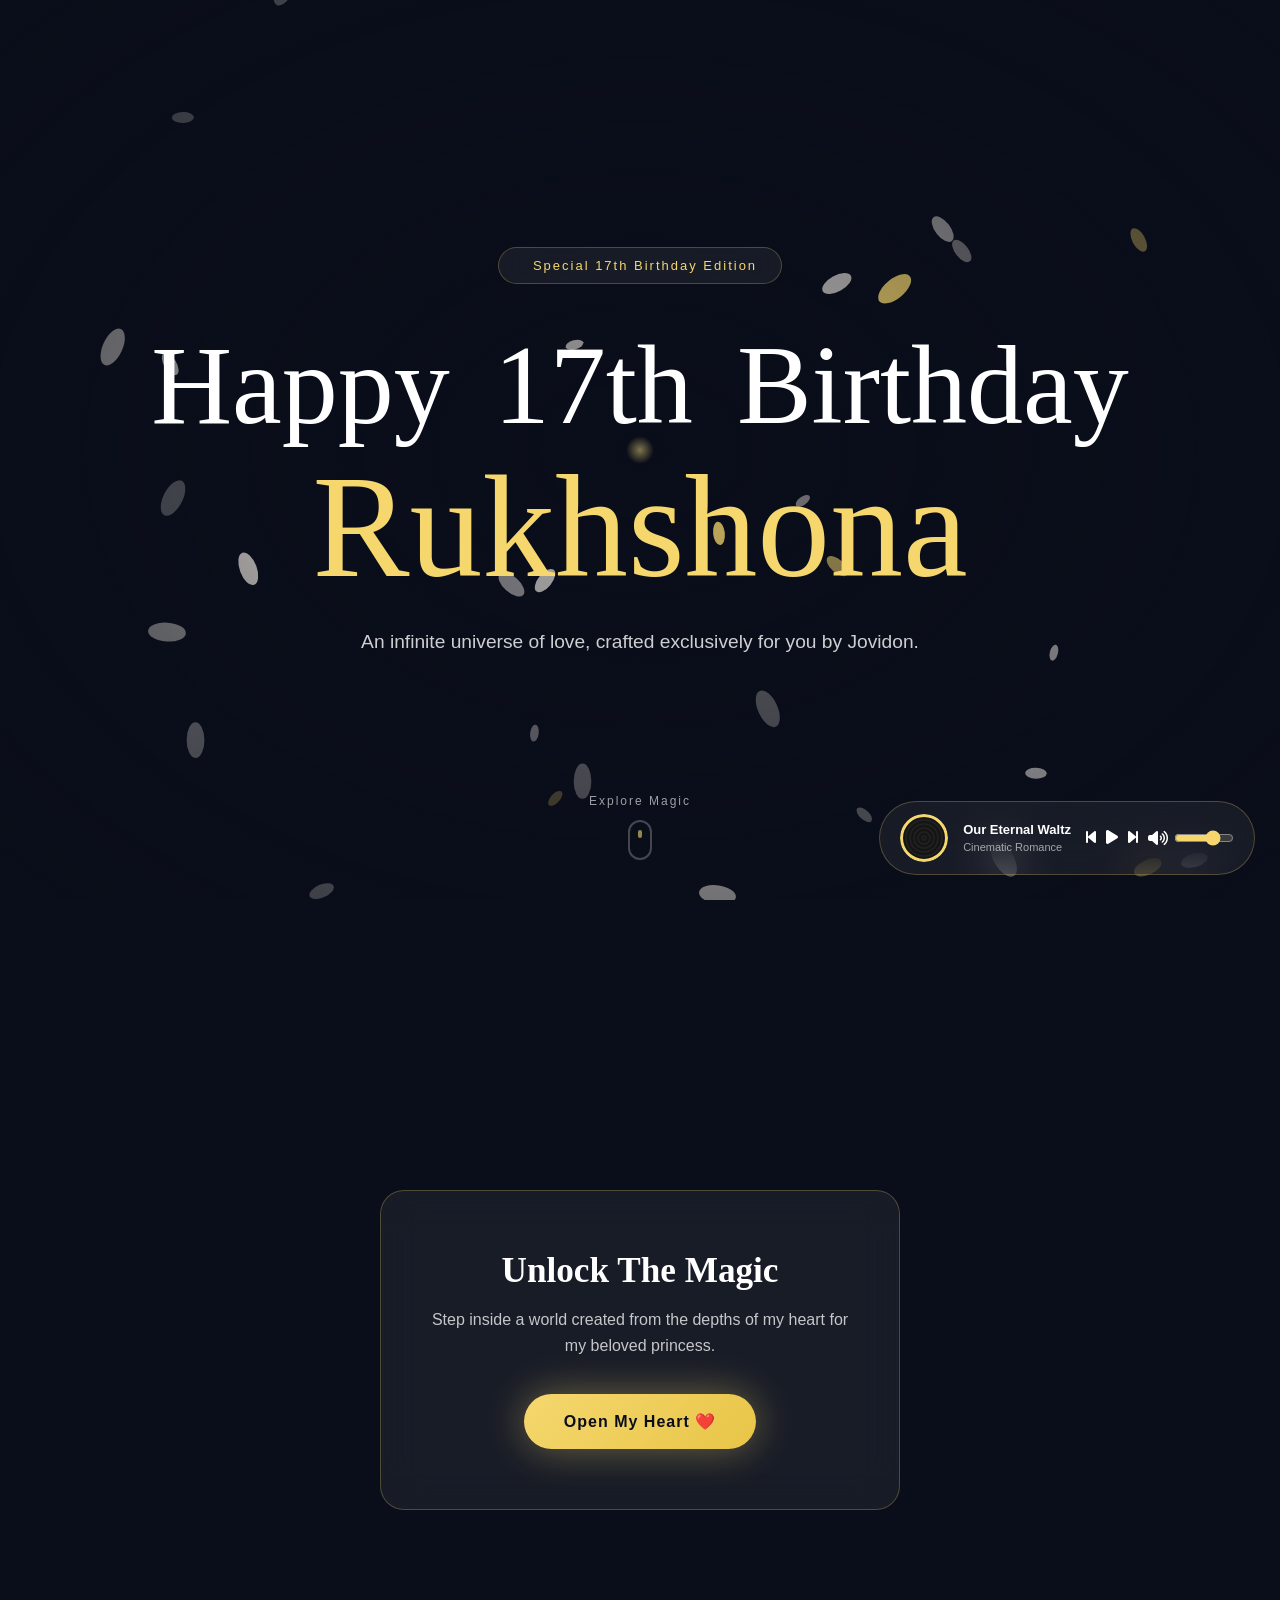
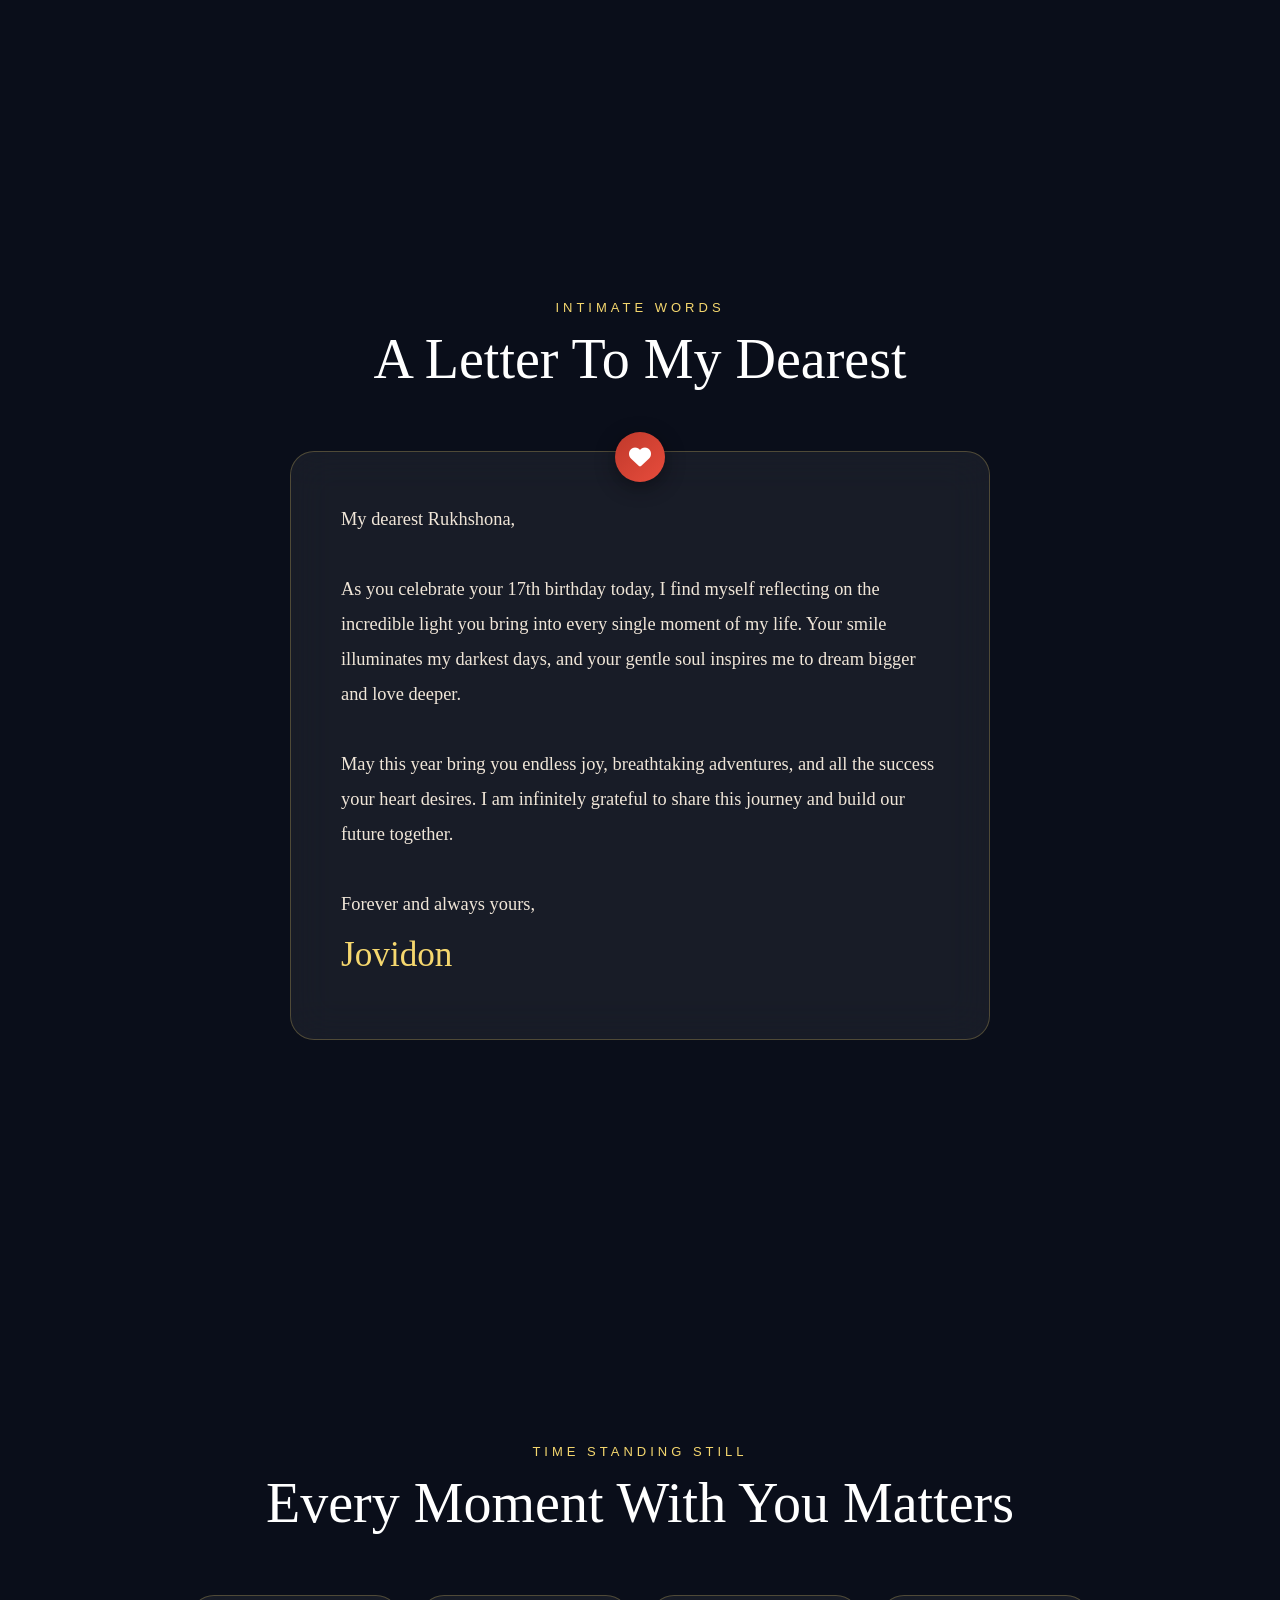
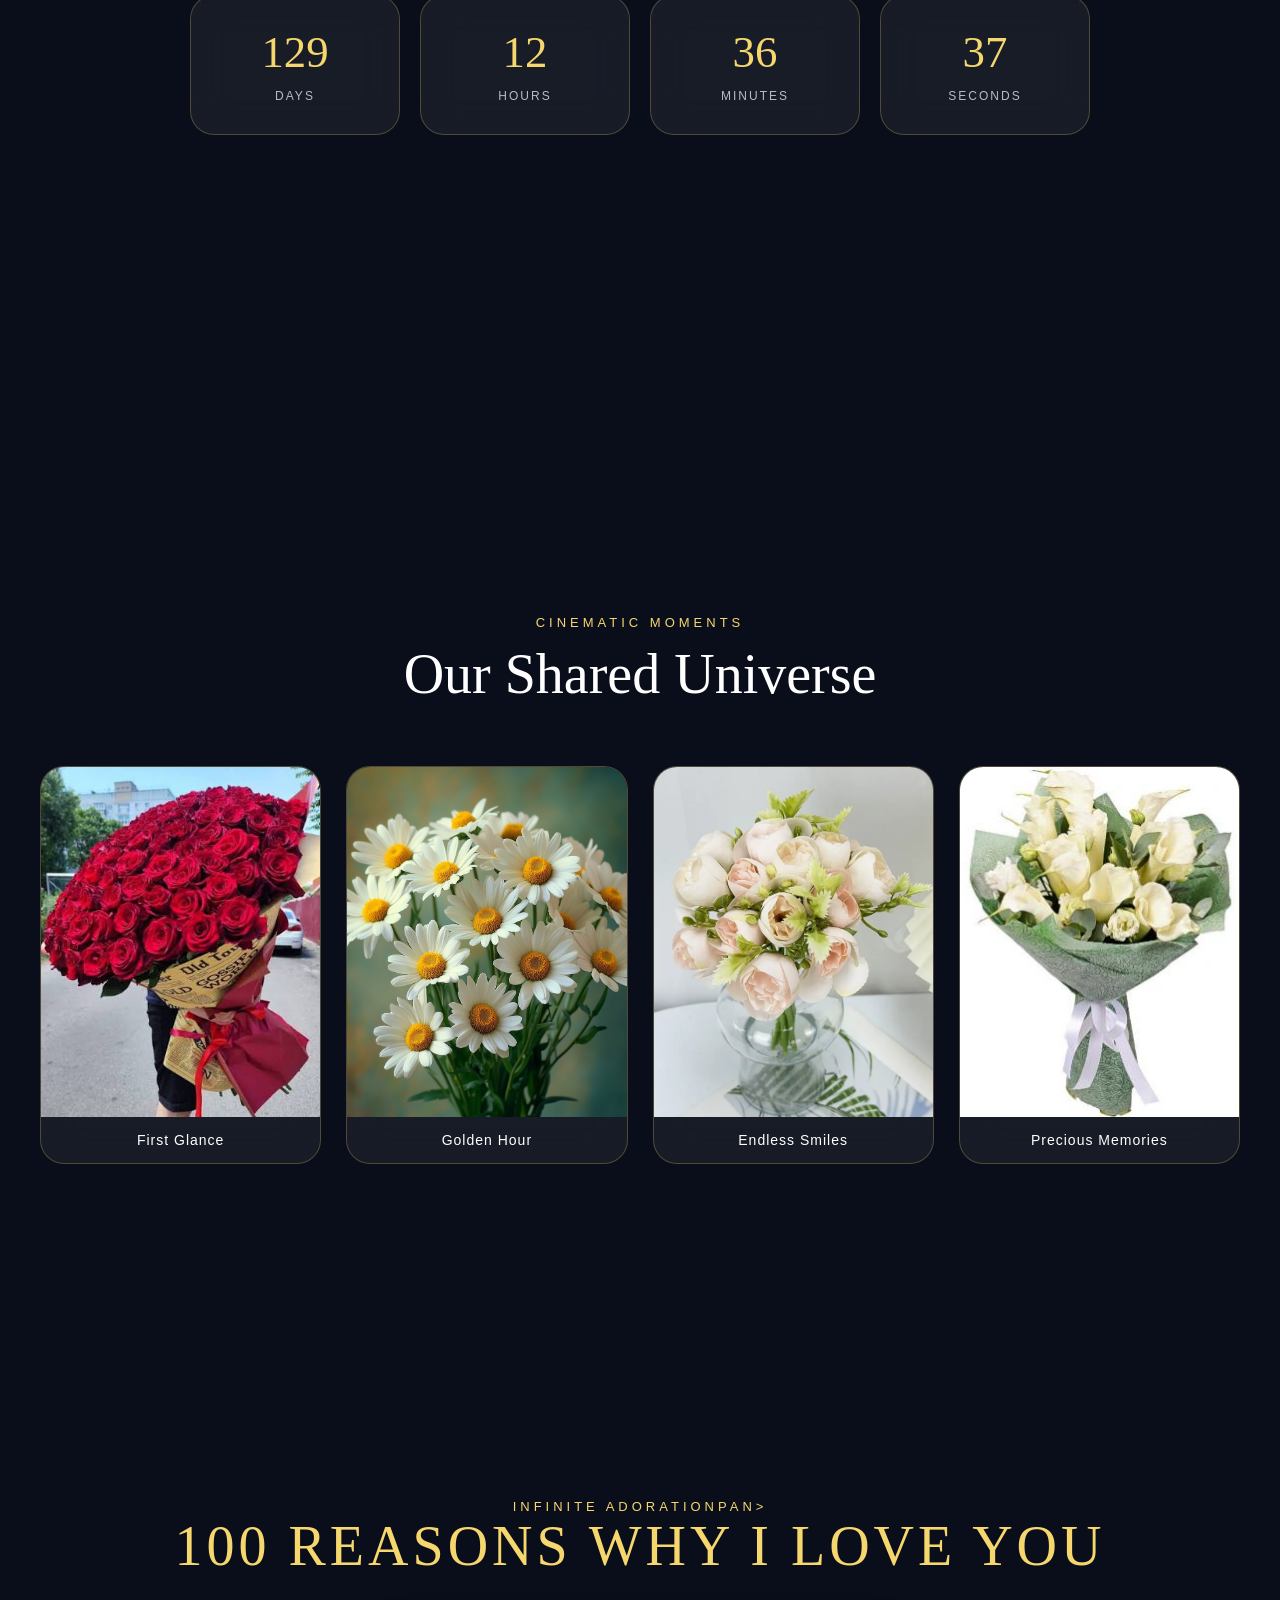
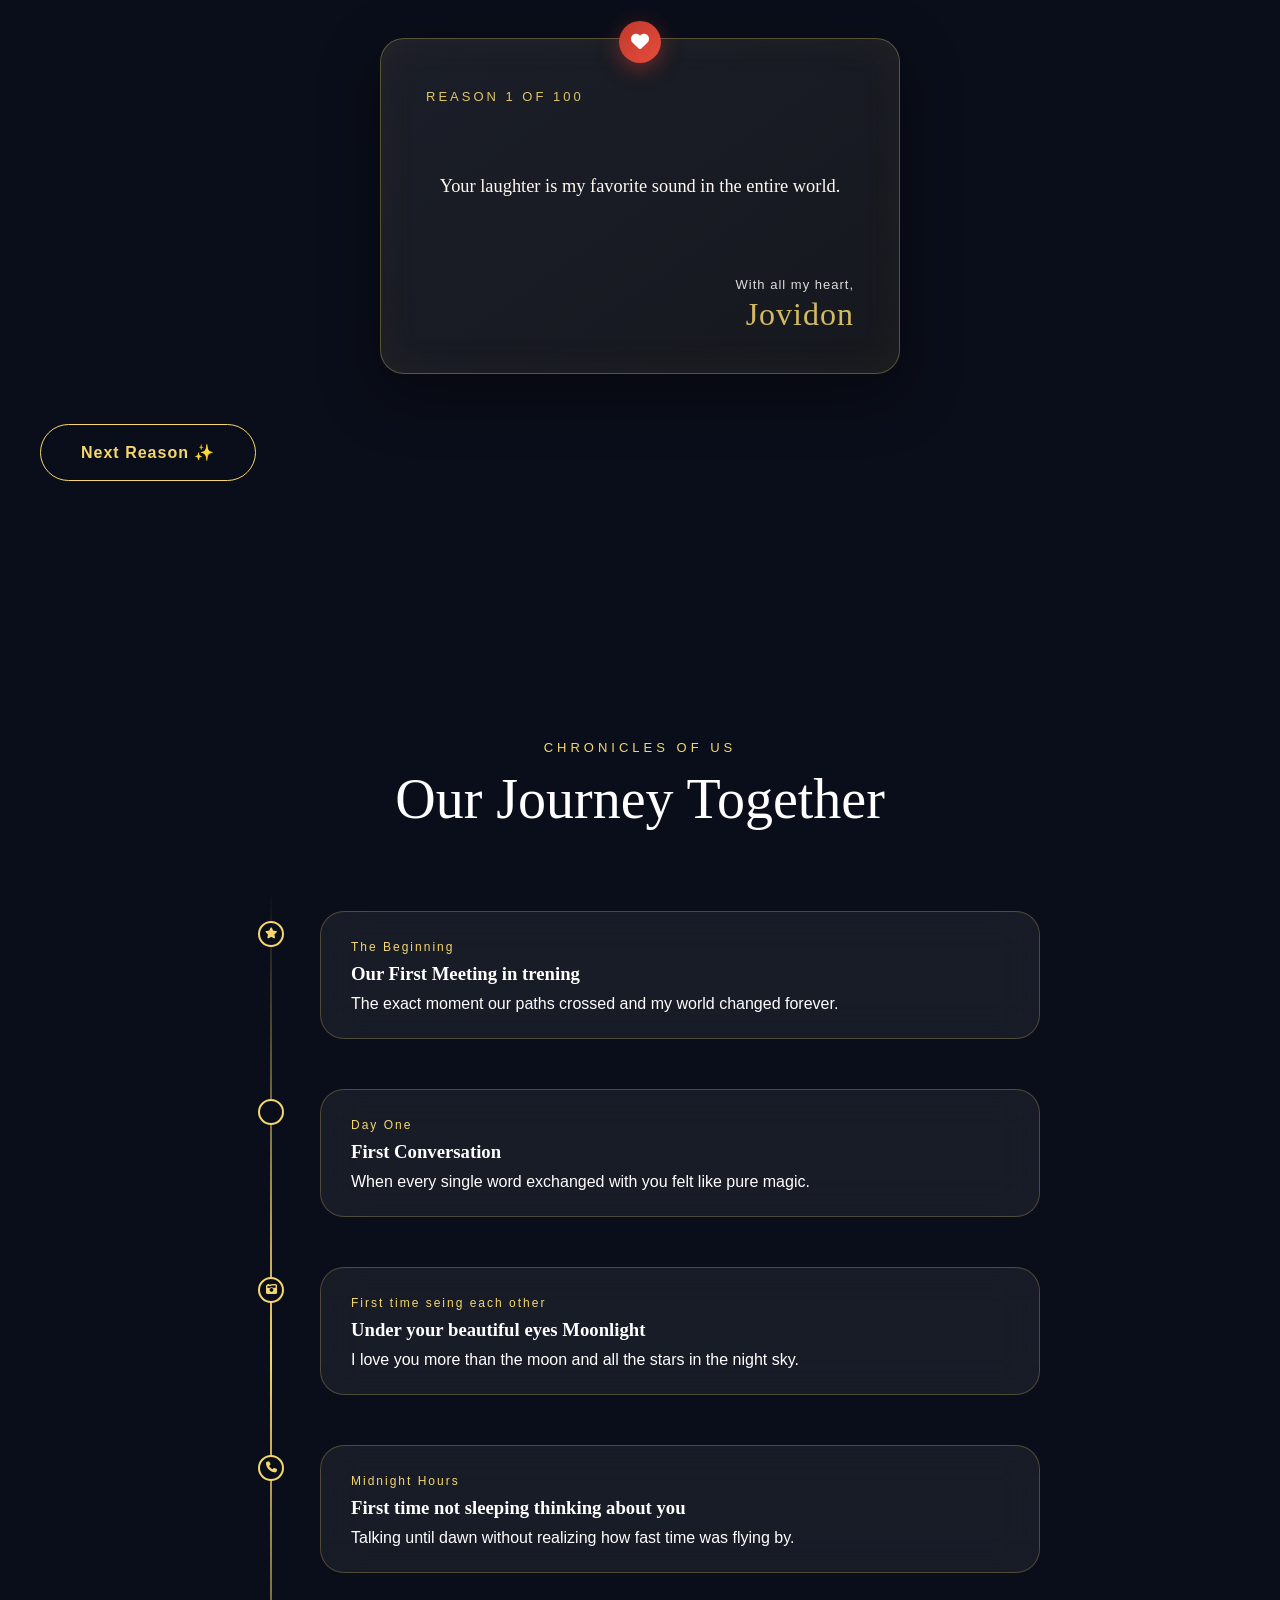
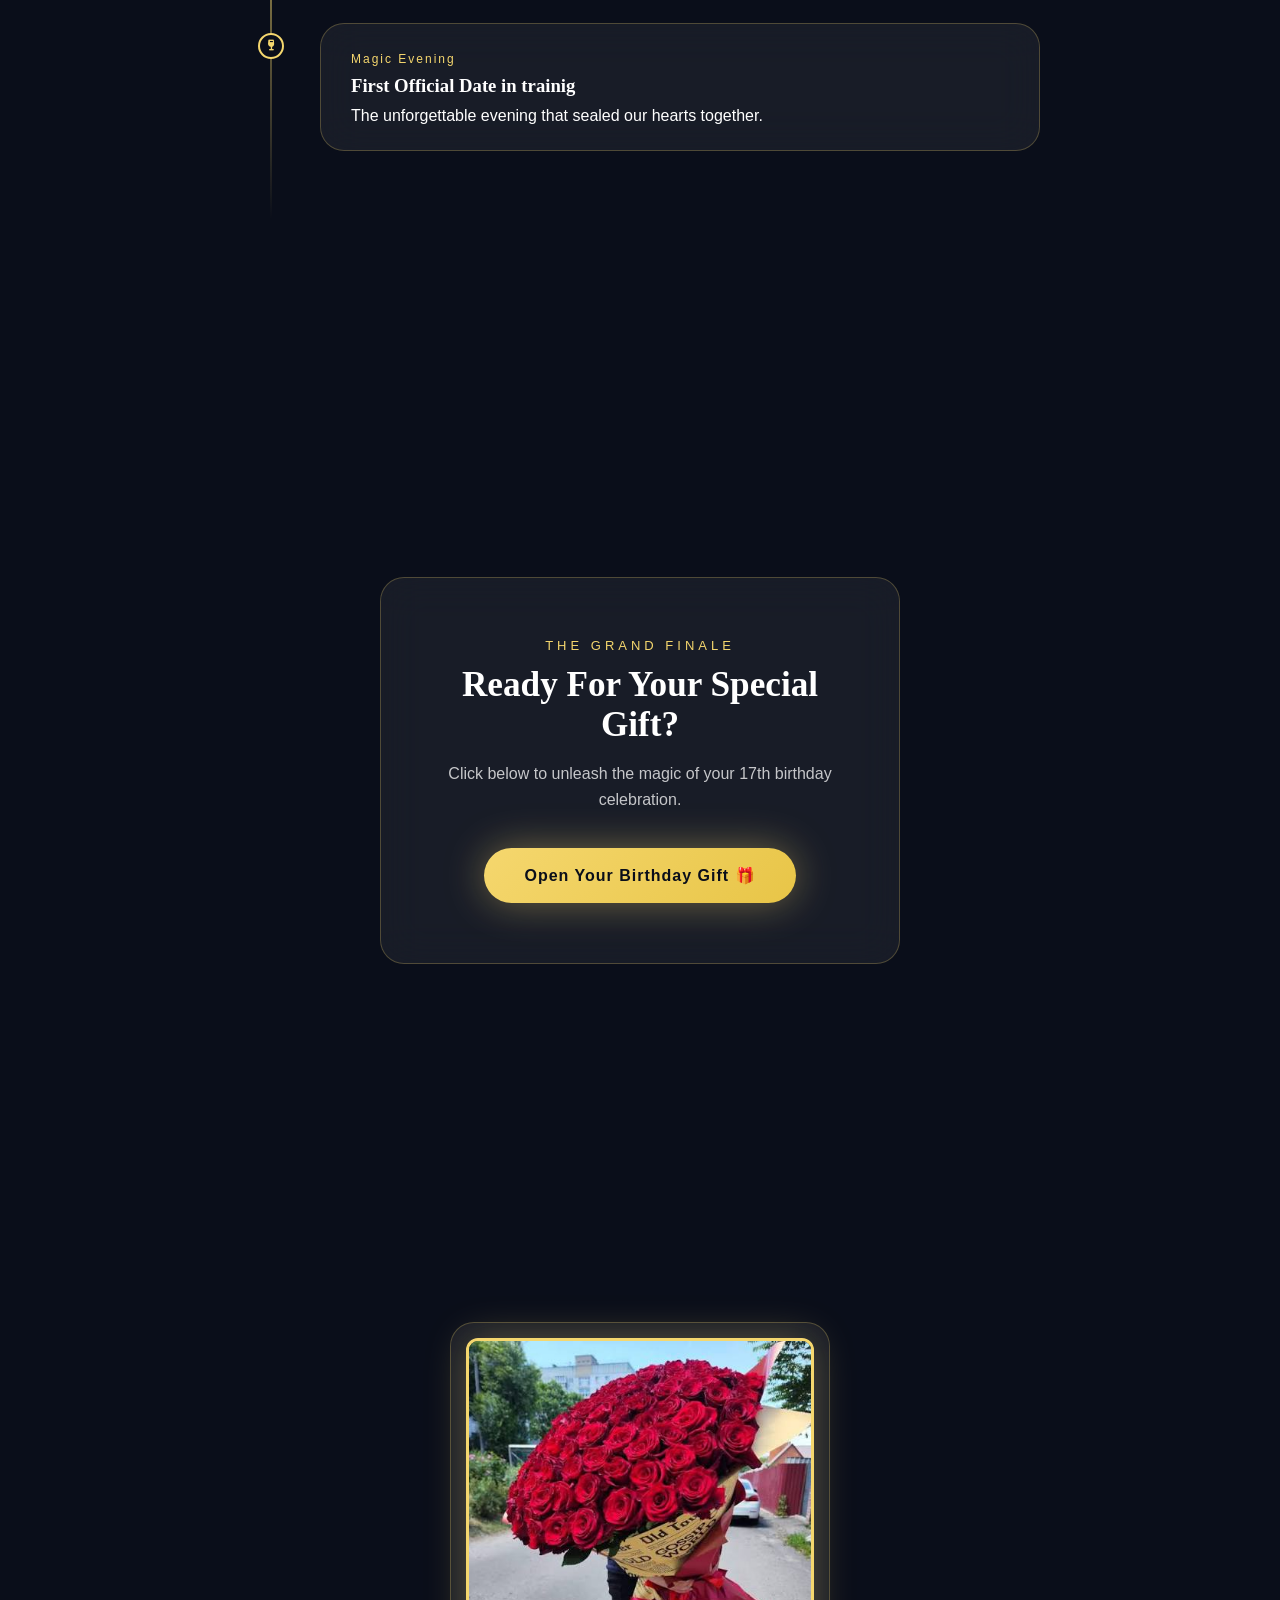
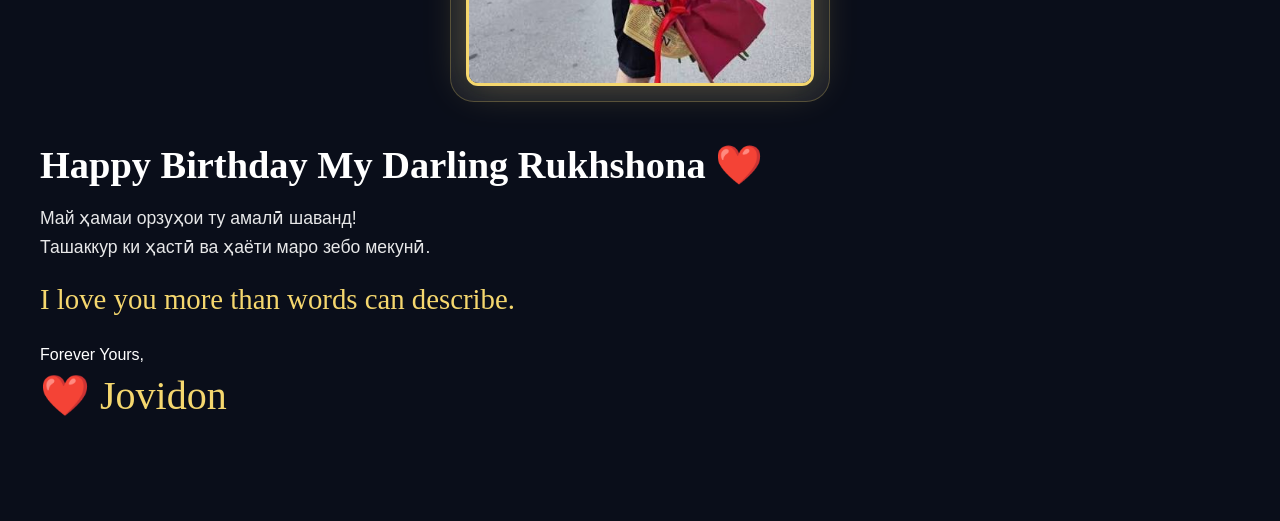
==== commit 4ce346e4: "Update index.html" ====
--- a/index.html
+++ b/index.html
@@ -301,7 +301,7 @@
                 <div class="container text-center">
                     <div class="final-frame-wrapper glass-panel tilt-card">
                         <div class="gold-frame-border">
-                            <img src="/gallery/images.jfif" alt="Jovidon and Rukhshona" loading="lazy">
+                            <img src="images.jfif" alt="Jovidon and Rukhshona" loading="lazy">
                         </div>
                     </div>
                     <div class="final-text-content">
